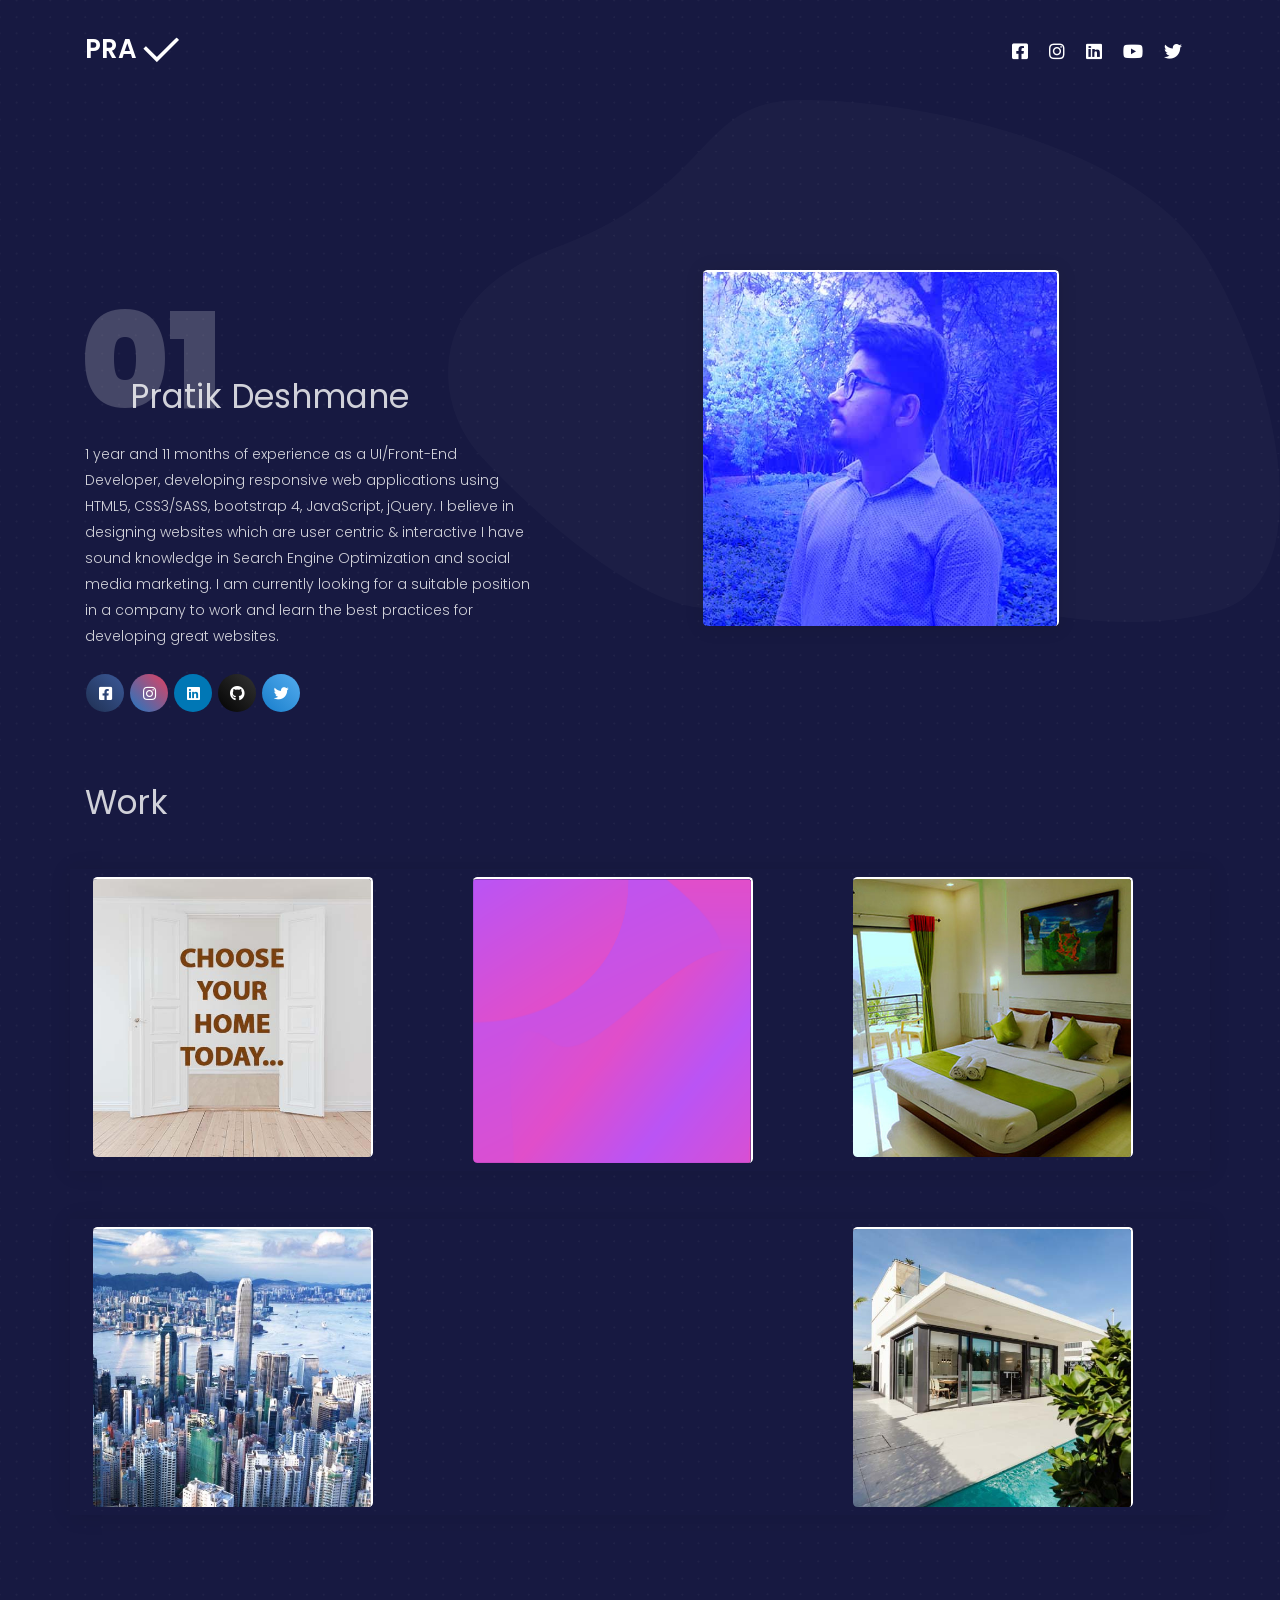
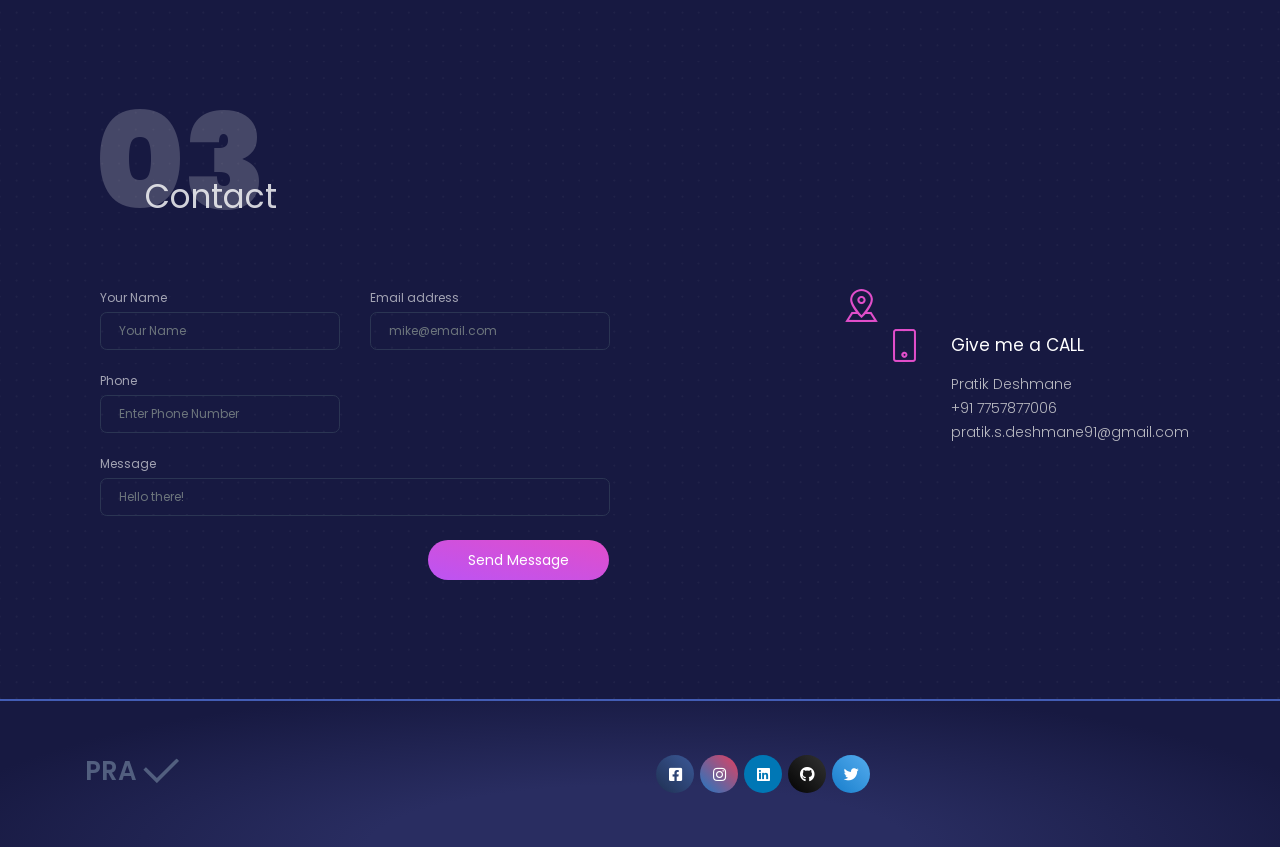
==== index.html @ 07e16189 "Update index.html" ====
<!DOCTYPE html>
<html lang="en">

<head>
  <meta charset="utf-8" />
  <meta name="viewport" content="width=device-width, initial-scale=1, shrink-to-fit=no">
  <link rel="apple-touch-icon" sizes="76x76" href="./assets/img/apple-icon.png">
  <link rel="icon" type="image/png" href="./assets/img/favicon.png">
  <title>
    Pratik Deshmane
  </title>
  <!--     Fonts and icons     -->
  <link href="https://fonts.googleapis.com/css?family=Poppins:200,300,400,600,700,800" rel="stylesheet" />
  <link href="https://use.fontawesome.com/releases/v5.0.6/css/all.css" rel="stylesheet">
  <!-- Nucleo Icons -->
  <link href="./assets/css/nucleo-icons.css" rel="stylesheet" />
  <!-- CSS Files -->
  <link href="./assets/css/blk-design-system.css?v=1.0.0" rel="stylesheet" />
  <link rel="stylesheet" type="text/css" href="./assets/css/style.css">
  <!-- CSS Just for demo purpose, don't include it in your project -->
  <link href="./assets/demo/demo.css" rel="stylesheet" />

<!-- Schema Markup -->
<script type="application/ld+json">
{
  "@context": "https://schema.org",
  "@type": "Person",
  "name": "Pratik Deshmane",
  "url": "https://pratik7006.github.io",
  "birthDate": "25 March 1995",
  "telephone":"7757877006",
  "email": "pratik.s.deshmane91@gmail.com",
  "jobTitle": "User Interface Developer",
  "image":"https://pratik7006.github.io/assets/img/Pratik%20Deshmane.jpg",
  "sameAs": [
    "https://www.facebook.com/pratik.deshmane2",
    "https://instagram.com/pratik_deshmane007",
    "https://www.linkedin.com/in/pratik-deshmane-25m395",
    "https://www.youtube.com/channel/UCKSaglBU7NVOfgul39siNog",
    "https://www.twitter.com/pratik7006",
    "https://github.com/Pratik7006",
    "https://pratikdeshmane7006.blogspot.com"
  ]
}
</script>
<!-- Schema Markup End -->
<meta name="msvalidate.01" content="924E0CCBB976D7D7551F58FAAAE30FB3" />

<meta name="google-site-verification" content="f8Y5JYh2Ms07PH2rwck9EFtrGc22b2k3TBt7QG4qVjU" />
</head>

<body class="profile-page">
  <!-- Navbar -->
  <nav class="navbar navbar-expand-lg fixed-top navbar-transparent " color-on-scroll="100">
    <div class="container">
      <div class="navbar-translate">
        <a class="navbar-brand" href="https://demos.creative-tim.com/blk-design-system/index.html" rel="tooltip" title="Designed and Coded by Creative Tim" data-placement="bottom" target="_blank">
          <span class="display-4">PRA <i class="tim-icons icon-check-2 display-3"></i></span> 
        </a>
        <button class="navbar-toggler navbar-toggler" type="button" data-toggle="collapse" data-target="#navigation" aria-controls="navigation-index" aria-expanded="false" aria-label="Toggle navigation">
          <span class="navbar-toggler-bar bar1"></span>
          <span class="navbar-toggler-bar bar2"></span>
          <span class="navbar-toggler-bar bar3"></span>
        </button>
      </div>
      <div class="collapse navbar-collapse justify-content-end" id="navigation">
        <div class="navbar-collapse-header">
          <div class="row">
            <div class="col-6 collapse-brand">
              <a>
                PRATIK D.
              </a>
            </div>
            <div class="col-6 collapse-close text-right">
              <button type="button" class="navbar-toggler" data-toggle="collapse" data-target="#navigation" aria-controls="navigation-index" aria-expanded="false" aria-label="Toggle navigation">
                <i class="tim-icons icon-simple-remove"></i>
              </button>
            </div>
          </div>
        </div>
        <ul class="navbar-nav">
          <li class="nav-item p-0">
            <a class="nav-link" href="https://www.facebook.com/pratik.deshmane2" target="_blank">
              <i class="fab fa-facebook-square social"></i>
              <p class="d-lg-none d-xl-none">Facebook</p>
            </a>
          </li>
          <li class="nav-item p-0">
            <a class="nav-link"  href="https://www.instagram.com/pratik_deshmane007" target="_blank">
              <i class="fab fa-instagram social"></i>
              <p class="d-lg-none d-xl-none">Instagram</p>
            </a>
          </li>
          <li class="nav-item p-0">
            <a class="nav-link" href="https://www.linkedin.com/in/pratik-deshmane-25m395/" target="_blank">
              <i class="fab fa-linkedin social"></i>
              <p class="d-lg-none d-xl-none">LinkedIn</p>
            </a>
          </li>
          <li class="nav-item p-0">
            <a class="nav-link" href="https://www.youtube.com/channel/UCKSaglBU7NVOfgul39siNog" target="_blank">
              <i class="fab fa-youtube social"></i>
              <p class="d-lg-none d-xl-none">Youtube</p>
            </a>
          </li>
          <li class="nav-item p-0">
            <a class="nav-link" ref="https://www.twitter.com/pratik7006" target="_blank">
              <i class="fab fa-twitter social"></i>
              <p class="d-lg-none d-xl-none">Twitter</p>
            </a>
          </li>
        </ul>
      </div>
    </div>
  </nav>
  <!-- End Navbar -->
  <div class="wrapper">
    <div class="page-header">
      <img src="./assets/img/dots.png" class="dots">
      <img src="./assets/img/path4.png" class="path">
      <div class="container align-items-center">
        <div class="row">
          <div class="col-lg-6 col-md-6">
            <h1 class="profile-title text-left">Pratik Deshmane</h1>
            <h5 class="text-on-back">01</h5>
            <p class="profile-description">1 year and 11 months of experience as a UI/Front-End Developer, developing responsive web applications using HTML5, CSS3/SASS, bootstrap 4, JavaScript, jQuery. I believe in designing websites which are user centric & interactive I have sound knowledge in Search Engine Optimization and social media marketing.  I am currently looking for a suitable position in a company to work and learn the best practices for developing great websites.</p>
            <div class="btn-wrapper profile pt-3">
              
              <a target="_blank" href="https://www.facebook.com/pratik.deshmane2" class="btn btn-icon btn-facebook btn-round" data-toggle="tooltip" data-original-title="Connect with me">
                <i class="fab fa-facebook-square"></i>
              </a>
              <a target="_blank" href="https://www.instagram.com/pratik_deshmane007" class="btn btn-icon btn-instagram  btn-round" data-toggle="tooltip" data-original-title="Follow Me">
                <i class="fab fa-instagram"></i>
              </a>
              <a target="_blank" href="https://www.linkedin.com/in/pratik-deshmane-25m395/" class="btn btn-icon btn-linkedin  btn-round" data-toggle="tooltip" data-original-title="Connect with me">
                <i class="fab fa-linkedin"></i>
              </a>
              <a target="_blank" href="https://github.com/Pratik7006" class="btn btn-icon btn-github btn-round" data-toggle="tooltip" data-original-title="Follow me">
                <i class="fab fa-github"></i>
              </a>
              <a target="_blank" href="https://www.twitter.com/pratik7006" class="btn btn-icon btn-twitter btn-round" data-toggle="tooltip" data-original-title="Follow me">
                <i class="fab fa-twitter"></i>
              </a>
            </div>
          </div>
          <div class="col-lg-5 col-md-6 ml-auto mr-auto">
            <img src="./assets/img/pratik.jpg" class="profile-image shadow">
          </div>
        </div>
      </div>
    </div>
    <div class="section">
      <div class="container">
        <div class="row">
          <div class="col-md-12">
            <h1 class="work align-items-center">Work</h1>
          </div>
        </div>
        <div class="row justify-content-between mt-5 shadow">
         <div class="col-md-4">
           <a href="kumar_properties/index.html"><img src="./assets/img/kumar_properties.jpg" class="profile-image m-2"></a>
         </div>
         <div class="col-md-4">
           <a href="background_generator/index.html"><img src="./assets/img/square-purple-1.png" class="profile-image m-2"></a>
         </div>
         <div class="col-md-4">
           <a href="hotel_downtown/index.html"><img src="./assets/img/downtown.jpg" class="profile-image m-2"></a>
         </div>
        </div>
        <div class="row justify-content-between mt-5 shadow">
         <div class="col-md-4">
           <a href="mystic/index.html"><img src="./assets/img/mega_mystic.jpg" class="profile-image m-2"></a>
         </div>
         <div class="col-md-4">
           <a href="Premium_homes/index.html"><img src="./assets/img/premium.jpg" class="profile-image m-2"></a>
         </div>
         <!-- <div class="col-md-4">
           <img src="./assets/img/james.jpg" class="profile-image m-2">
         </div> -->
        </div>
      </div>
    </div>
    <section class="section">
      <div class="container">
        <div class="row">
          <div class="col-md-6">
            <div class="card card-plain">
              <div class="card-header">
                <h1 class="profile-title text-left">Contact</h1>
                <h5 class="text-on-back">03</h5>
              </div>
              <div class="card-body">
                <form>
                  <div class="row">
                    <div class="col-md-6">
                      <div class="form-group">
                        <label>Your Name</label>
                        <input type="text" class="form-control" placeholder="Your Name">
                      </div>
                    </div>
                    <div class="col-md-6">
                      <div class="form-group">
                        <label>Email address</label>
                        <input type="email" class="form-control" placeholder="mike@email.com">
                      </div>
                    </div>
                  </div>
                  <div class="row">
                    <div class="col-md-6">
                      <div class="form-group">
                        <label>Phone</label>
                        <input type="text" class="form-control" placeholder="Enter Phone Number">
                      </div>
                    </div>
                  </div>
                  <div class="row">
                    <div class="col-md-12">
                      <div class="form-group">
                        <label>Message</label>
                        <input type="text" class="form-control" placeholder="Hello there!">
                      </div>
                    </div>
                  </div>
                  <button type="submit" class="btn btn-primary btn-round float-right" rel="tooltip" data-original-title="Can't wait for your message" data-placement="right">Send Message</button>
                </form>
              </div>
            </div>
          </div>
          <div class="col-md-4 ml-auto">
            <div class="info info-horizontal">
              <div class="icon icon-primary">
                <i class="tim-icons icon-square-pin"></i>
              </div>
              <!-- <div class="description">
                <h4 class="info-title">Find us at the office</h4>
                <p> Bld Mihail Kogalniceanu, nr. 8,
                  <br> 7652 Bucharest,
                  <br> Romania
                </p>
              </div> -->
            </div>
            <div class="info info-horizontal">
              <div class="icon icon-primary">
                <i class="tim-icons icon-mobile"></i>
              </div>
              <div class="description">
                <h4 class="info-title">Give me a CALL</h4>
                <p> Pratik Deshmane
                  <br> +91 7757877006
                  <br> pratik.s.deshmane91@gmail.com
                </p>
              </div>
            </div>
          </div>
        </div>
      </div>
    </section>
    <footer class="footer">
      <div class="container">
        <div class="row">
          <div class="col-md-6 ">
           <span class="display-4">PRA <i class="tim-icons icon-check-2 display-3"></i></span> 
          </div>
          <div class="col-md-6 ">
            <div class="btn-wrapper profile float-center ">
              
              <a target="_blank" href="https://www.facebook.com/pratik.deshmane2" class="btn btn-icon btn-facebook btn-round" data-toggle="tooltip" data-original-title="Connect with me">
                <i class="fab fa-facebook-square"></i>
              </a>
              <a target="_blank" href="https://www.instagram.com/pratik_deshmane007" class="btn btn-icon btn-instagram  btn-round" data-toggle="tooltip" data-original-title="Follow Me">
                <i class="fab fa-instagram"></i>
              </a>
              <a target="_blank" href="https://www.linkedin.com/in/pratik-deshmane-25m395/" class="btn btn-icon btn-linkedin  btn-round" data-toggle="tooltip" data-original-title="Connect with me">
                <i class="fab fa-linkedin"></i>
              </a>
              <a target="_blank" href="https://github.com/Pratik7006" class="btn btn-icon btn-github btn-round" data-toggle="tooltip" data-original-title="Follow me">
                <i class="fab fa-github"></i>
              </a>
              <a target="_blank" href="https://www.twitter.com/pratik7006" class="btn btn-icon btn-twitter btn-round" data-toggle="tooltip" data-original-title="Follow me">
                <i class="fab fa-twitter"></i>
              </a>
            </div>
          </div>
        </div>
      </div>
    </footer>
  </div>
  <!--   Core JS Files   -->
  <script src="./assets/js/core/jquery.min.js" type="text/javascript"></script>
  <script src="./assets/js/core/popper.min.js" type="text/javascript"></script>
  <script src="./assets/js/core/bootstrap.min.js" type="text/javascript"></script>
  <script src="./assets/js/plugins/perfect-scrollbar.jquery.min.js"></script>
  <!--  Plugin for Switches, full documentation here: http://www.jque.re/plugins/version3/bootstrap.switch/ -->
  <script src="./assets/js/plugins/bootstrap-switch.js"></script>
  <!--  Plugin for the Sliders, full documentation here: http://refreshless.com/nouislider/ -->
  <script src="./assets/js/plugins/nouislider.min.js" type="text/javascript"></script>
  <!-- Chart JS -->
  <script src="./assets/js/plugins/chartjs.min.js"></script>
  <!--  Plugin for the DatePicker, full documentation here: https://github.com/uxsolutions/bootstrap-datepicker -->
  <script src="./assets/js/plugins/moment.min.js"></script>
  <script src="./assets/js/plugins/bootstrap-datetimepicker.js" type="text/javascript"></script>
  <!-- Black Dashboard DEMO methods, don't include it in your project! -->
  <script src="./assets/demo/demo.js"></script>
  <!-- Control Center for Black UI Kit: parallax effects, scripts for the example pages etc -->
  <script src="./assets/js/blk-design-system.min.js?v=1.0.0" type="text/javascript"></script>
</body>

</html>
---- assets/css/nucleo-icons.css ----
/* --------------------------------

Nucleo Outline Web Font - nucleoapp.com/
License - nucleoapp.com/license/
Created using IcoMoon - icomoon.io

-------------------------------- */

@font-face {
  font-family: 'Nucleo';
  src: url('../fonts/nucleo.eot');
  src: url('../fonts/nucleo.eot') format('embedded-opentype'), url('../fonts/nucleo.woff2') format('woff2'), url('../fonts/nucleo.woff') format('woff'), url('../fonts/nucleo.ttf') format('truetype'), url('../fonts/nucleo.svg') format('svg');
  font-weight: normal;
  font-style: normal;
}

/*------------------------
	base class definition
-------------------------*/

.tim-icons {
  display: inline-block;
  font: normal normal normal 1em/1 'Nucleo';
  vertical-align: middle;
  speak: none;
  text-transform: none;
  /* Better Font Rendering */
  -webkit-font-smoothing: antialiased;
  -moz-osx-font-smoothing: grayscale;
}

.font-icon-detail {
  text-align: center;
  padding: 45px 0 30px;
  border: 1px solid #e44cc4;
  border-radius: .1875rem;
  margin: 15px 0;
  min-height: 168px;
}

.font-icon-detail i {
  color: #FFFFFF;
  font-size: 1.5em;
}

.font-icon-detail p {
  color: #e44cc4 !important;
  margin-top: 30px;
  padding: 0 10px;
  font-size: .7142em;
}

/*------------------------
  change icon size
-------------------------*/

.tim-icons-sm {
  font-size: 0.8em;
}

.tim-icons-lg {
  font-size: 1.2em;
}

/* absolute units */

.tim-icons-16 {
  font-size: 16px;
}

.tim-icons-32 {
  font-size: 32px;
}

/*----------------------------------
  add a square/circle background
-----------------------------------*/

.tim-icons-bg-square,
.tim-icons-bg-circle {
  padding: 0.35em;
}

.tim-icons-bg-circle {
  border-radius: 50%;
}

/*------------------------
  list icons
-------------------------*/

/*------------------------
  spinning icons
-------------------------*/

.tim-icons-is-spinning {
  -webkit-animation: tim-icons-spin 2s infinite linear;
  -moz-animation: tim-icons-spin 2s infinite linear;
  animation: tim-icons-spin 2s infinite linear;
}

@-webkit-keyframes tim-icons-spin {
  0% {
    -webkit-transform: rotate(0deg);
  }
  100% {
    -webkit-transform: rotate(360deg);
  }
}

@-moz-keyframes tim-icons-spin {
  0% {
    -moz-transform: rotate(0deg);
  }
  100% {
    -moz-transform: rotate(360deg);
  }
}

@keyframes tim-icons-spin {
  0% {
    -webkit-transform: rotate(0deg);
    -moz-transform: rotate(0deg);
    -ms-transform: rotate(0deg);
    -o-transform: rotate(0deg);
    transform: rotate(0deg);
  }
  100% {
    -webkit-transform: rotate(360deg);
    -moz-transform: rotate(360deg);
    -ms-transform: rotate(360deg);
    -o-transform: rotate(360deg);
    transform: rotate(360deg);
  }
}

/*------------------------
  rotated/flipped icons
-------------------------*/

/*------------------------
	icons
-------------------------*/

.icon-alert-circle-exc::before {
  content: "\ea02";
}

.icon-align-center::before {
  content: "\ea03";
}

.icon-align-left-2::before {
  content: "\ea04";
}

.icon-app::before {
  content: "\ea05";
}

.icon-atom::before {
  content: "\ea06";
}

.icon-attach-87::before {
  content: "\ea07";
}

.icon-badge::before {
  content: "\ea08";
}

.icon-bag-16::before {
  content: "\ea09";
}

.icon-bank::before {
  content: "\ea0a";
}

.icon-basket-simple::before {
  content: "\ea0b";
}

.icon-bell-55::before {
  content: "\ea0c";
}

.icon-bold::before {
  content: "\ea0d";
}

.icon-book-bookmark::before {
  content: "\ea0e";
}

.icon-bulb-63::before {
  content: "\ea0f";
}

.icon-bullet-list-67::before {
  content: "\ea10";
}

.icon-bus-front-12::before {
  content: "\ea11";
}

.icon-button-pause::before {
  content: "\ea12";
}

.icon-button-power::before {
  content: "\ea13";
}

.icon-calendar-60::before {
  content: "\ea14";
}

.icon-camera-18::before {
  content: "\ea15";
}

.icon-caps-small::before {
  content: "\ea16";
}

.icon-cart::before {
  content: "\ea17";
}

.icon-chart-bar-32::before {
  content: "\ea18";
}

.icon-chart-pie-36::before {
  content: "\ea19";
}

.icon-chat-33::before {
  content: "\ea1a";
}

.icon-check-2::before {
  content: "\ea1b";
}

.icon-cloud-download-93::before {
  content: "\ea1c";
}

.icon-cloud-upload-94::before {
  content: "\ea1d";
}

.icon-coins::before {
  content: "\ea1e";
}

.icon-compass-05::before {
  content: "\ea1f";
}

.icon-controller::before {
  content: "\ea20";
}

.icon-credit-card::before {
  content: "\ea21";
}

.icon-delivery-fast::before {
  content: "\ea22";
}

.icon-double-left::before {
  content: "\ea23";
}

.icon-double-right::before {
  content: "\ea24";
}

.icon-email-85::before {
  content: "\ea25";
}

.icon-gift-2::before {
  content: "\ea26";
}

.icon-globe-2::before {
  content: "\ea27";
}

.icon-headphones::before {
  content: "\ea28";
}

.icon-heart-2::before {
  content: "\ea29";
}

.icon-html5::before {
  content: "\ea2a";
}

.icon-image-02::before {
  content: "\ea2b";
}

.icon-istanbul::before {
  content: "\ea2c";
}

.icon-key-25::before {
  content: "\ea2d";
}

.icon-laptop::before {
  content: "\ea2e";
}

.icon-light-3::before {
  content: "\ea2f";
}

.icon-link-72::before {
  content: "\ea30";
}

.icon-lock-circle::before {
  content: "\ea31";
}

.icon-map-big::before {
  content: "\ea32";
}

.icon-minimal-down::before {
  content: "\ea33";
}

.icon-minimal-left::before {
  content: "\ea34";
}

.icon-minimal-right::before {
  content: "\ea35";
}

.icon-minimal-up::before {
  content: "\ea36";
}

.icon-mobile::before {
  content: "\ea37";
}

.icon-molecule-40::before {
  content: "\ea38";
}

.icon-money-coins::before {
  content: "\ea39";
}

.icon-notes::before {
  content: "\ea3a";
}

.icon-palette::before {
  content: "\ea3b";
}

.icon-paper::before {
  content: "\ea3c";
}

.icon-pencil::before {
  content: "\ea3d";
}

.icon-pin::before {
  content: "\ea3e";
}

.icon-planet::before {
  content: "\ea3f";
}

.icon-puzzle-10::before {
  content: "\ea40";
}

.icon-satisfied::before {
  content: "\ea41";
}

.icon-scissors::before {
  content: "\ea42";
}

.icon-send::before {
  content: "\ea43";
}

.icon-settings-gear-63::before {
  content: "\ea44";
}

.icon-settings::before {
  content: "\ea45";
}

.icon-simple-add::before {
  content: "\ea46";
}

.icon-simple-delete::before {
  content: "\ea47";
}

.icon-simple-remove::before {
  content: "\ea48";
}

.icon-single-02::before {
  content: "\ea49";
}

.icon-single-copy-04::before {
  content: "\ea4a";
}

.icon-sound-wave::before {
  content: "\ea4b";
}

.icon-spaceship::before {
  content: "\ea4c";
}

.icon-square-pin::before {
  content: "\ea4d";
}

.icon-support-17::before {
  content: "\ea4e";
}

.icon-tablet-2::before {
  content: "\ea4f";
}

.icon-tag::before {
  content: "\ea50";
}

.icon-tap-02::before {
  content: "\ea51";
}

.icon-tie-bow::before {
  content: "\ea52";
}

.icon-time-alarm::before {
  content: "\ea53";
}

.icon-trash-simple::before {
  content: "\ea54";
}

.icon-triangle-right-17::before {
  content: "\ea55";
}

.icon-trophy::before {
  content: "\ea56";
}

.icon-tv-2::before {
  content: "\ea57";
}

.icon-upload::before {
  content: "\ea58";
}

.icon-user-run::before {
  content: "\ea59";
}

.icon-vector::before {
  content: "\ea5a";
}

.icon-video-66::before {
  content: "\ea5b";
}

.icon-volume-98::before {
  content: "\ea5c";
}

.icon-wallet-43::before {
  content: "\ea5d";
}

.icon-watch-time::before {
  content: "\ea5e";
}

.icon-wifi::before {
  content: "\ea5f";
}

.icon-world::before {
  content: "\ea60";
}

.icon-zoom-split::before {
  content: "\ea61";
}

.icon-refresh-01::before {
  content: "\ea62";
}

.icon-refresh-02::before {
  content: "\ea63";
}

.icon-shape-star::before {
  content: "\ea64";
}

.icon-components::before {
  content: "\ea65";
}
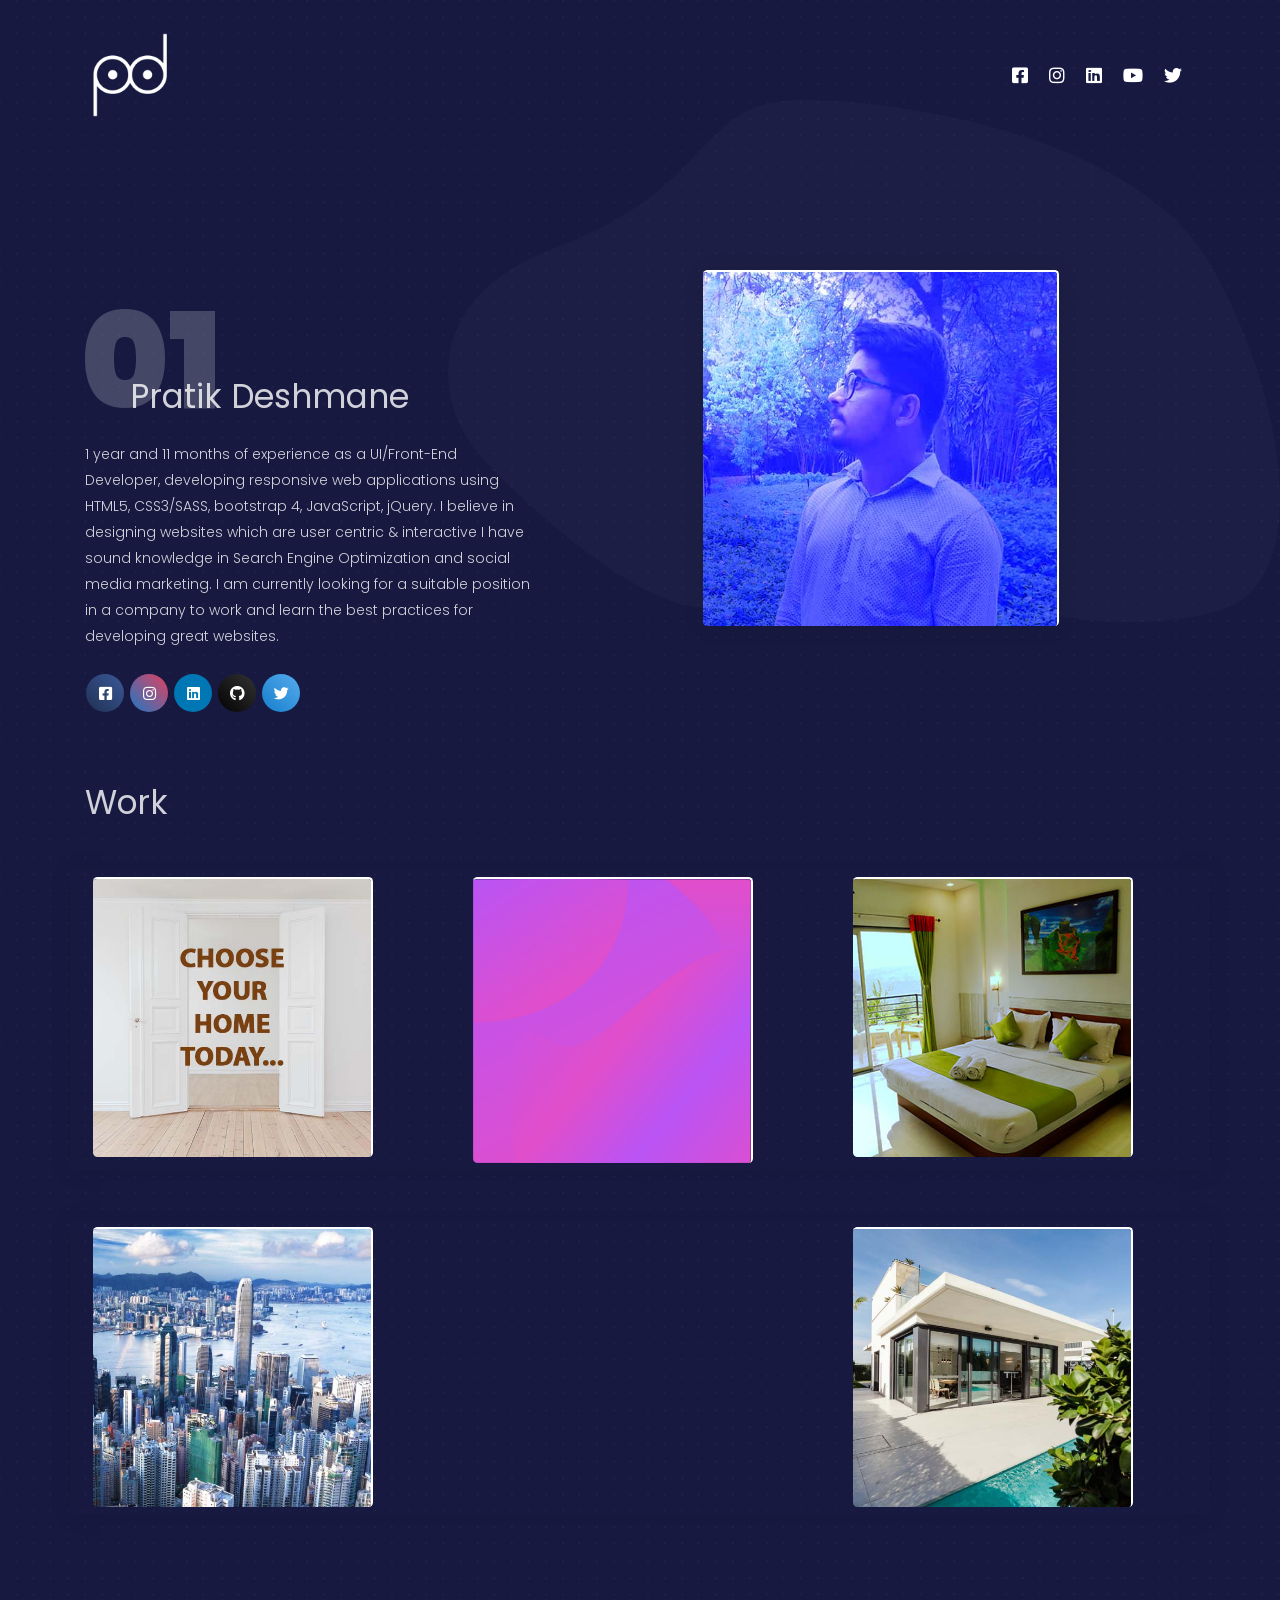
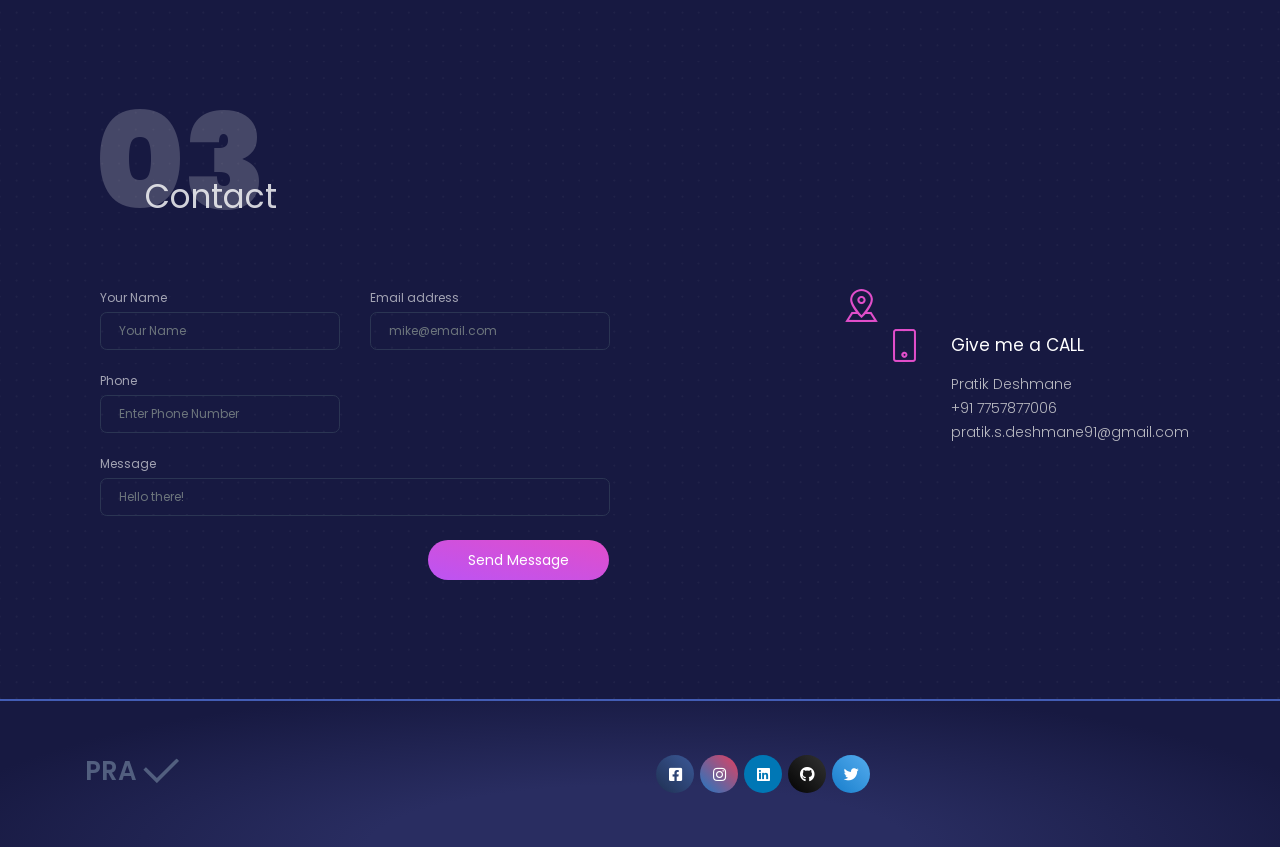
==== commit f54c41f1: "updated logo" ====
--- a/index.html
+++ b/index.html
@@ -54,8 +54,8 @@
   <nav class="navbar navbar-expand-lg fixed-top navbar-transparent " color-on-scroll="100">
     <div class="container">
       <div class="navbar-translate">
-        <a class="navbar-brand" href="https://demos.creative-tim.com/blk-design-system/index.html" rel="tooltip" title="Designed and Coded by Creative Tim" data-placement="bottom" target="_blank">
-          <span class="display-4">PRA <i class="tim-icons icon-check-2 display-3"></i></span> 
+        <a class="navbar-brand" href="https://pratik7006.github.io" title="Pratik Deshmane" data-placement="bottom" target="_blank">
+          <img src="./assets/img/pratik_deshmane_logo.png" class="logo">
         </a>
         <button class="navbar-toggler navbar-toggler" type="button" data-toggle="collapse" data-target="#navigation" aria-controls="navigation-index" aria-expanded="false" aria-label="Toggle navigation">
           <span class="navbar-toggler-bar bar1"></span>
--- a/assets/css/style.css
+++ b/assets/css/style.css
@@ -30,4 +30,7 @@
 }
 .work{
 	margin: 0 auto;
+}
+.logo{
+	width: 10%;
 }
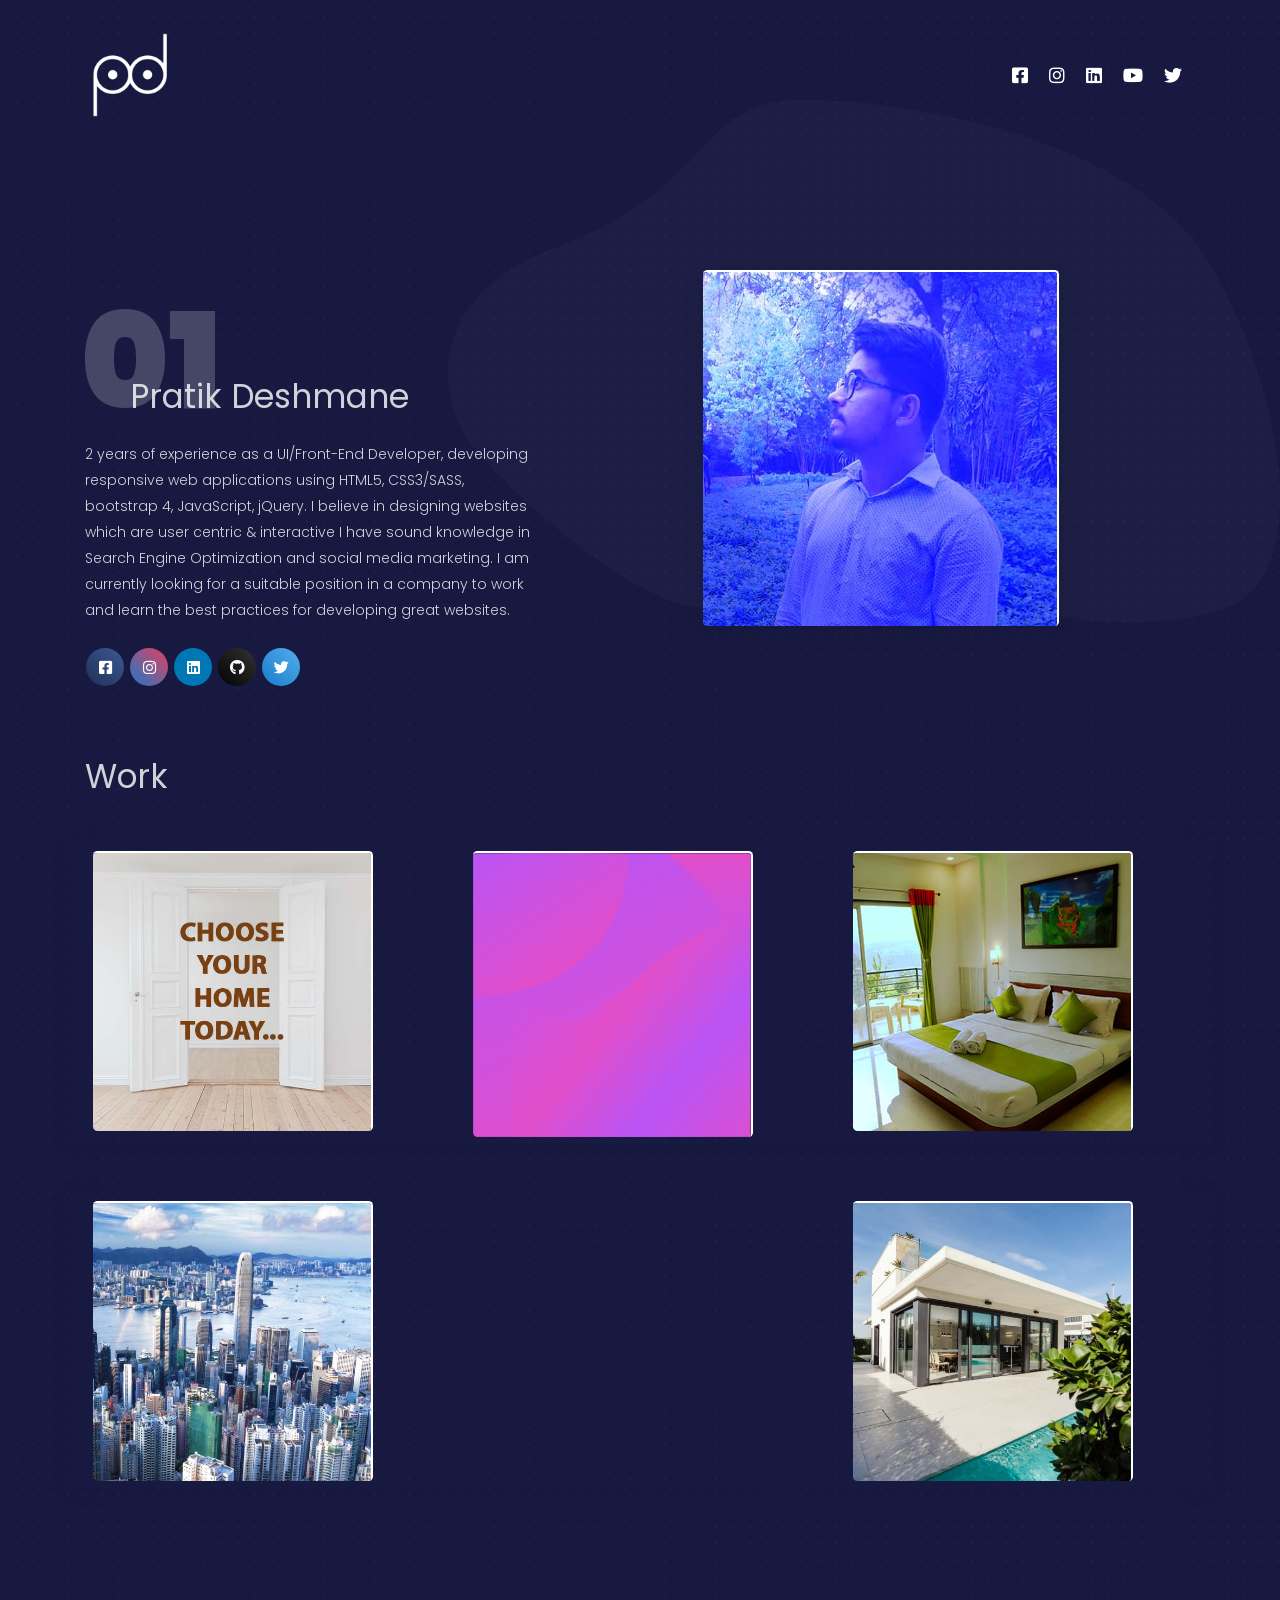
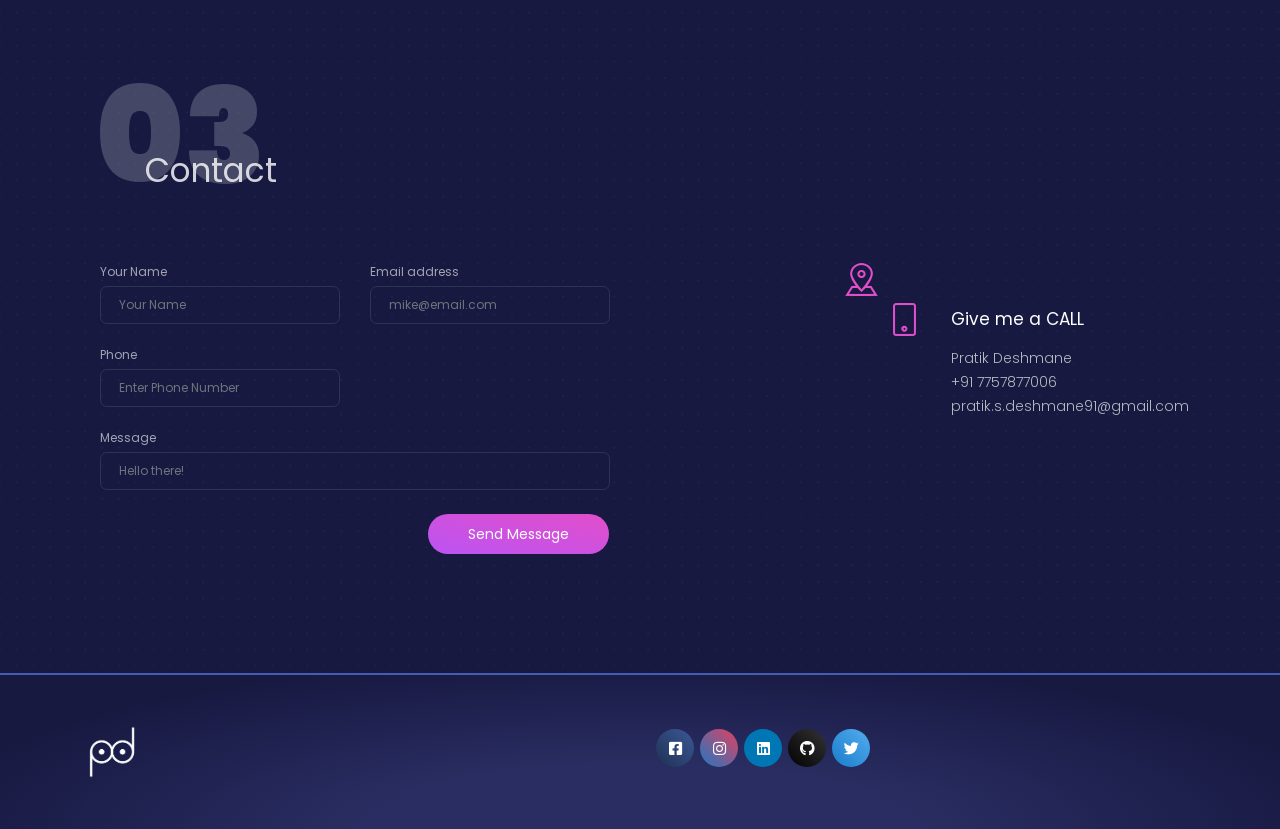
==== commit bfcf4d40: "Update index.html" ====
--- a/index.html
+++ b/index.html
@@ -123,7 +123,7 @@
           <div class="col-lg-6 col-md-6">
             <h1 class="profile-title text-left">Pratik Deshmane</h1>
             <h5 class="text-on-back">01</h5>
-            <p class="profile-description">1 year and 11 months of experience as a UI/Front-End Developer, developing responsive web applications using HTML5, CSS3/SASS, bootstrap 4, JavaScript, jQuery. I believe in designing websites which are user centric & interactive I have sound knowledge in Search Engine Optimization and social media marketing.  I am currently looking for a suitable position in a company to work and learn the best practices for developing great websites.</p>
+            <p class="profile-description">2 years of experience as a UI/Front-End Developer, developing responsive web applications using HTML5, CSS3/SASS, bootstrap 4, JavaScript, jQuery. I believe in designing websites which are user centric & interactive I have sound knowledge in Search Engine Optimization and social media marketing.  I am currently looking for a suitable position in a company to work and learn the best practices for developing great websites.</p>
             <div class="btn-wrapper profile pt-3">
               
               <a target="_blank" href="https://www.facebook.com/pratik.deshmane2" class="btn btn-icon btn-facebook btn-round" data-toggle="tooltip" data-original-title="Connect with me">
@@ -259,7 +259,7 @@
       <div class="container">
         <div class="row">
           <div class="col-md-6 ">
-           <span class="display-4">PRA <i class="tim-icons icon-check-2 display-3"></i></span> 
+           <img src="./assets/img/pratik_deshmane_logo.png" class="logo">
           </div>
           <div class="col-md-6 ">
             <div class="btn-wrapper profile float-center ">
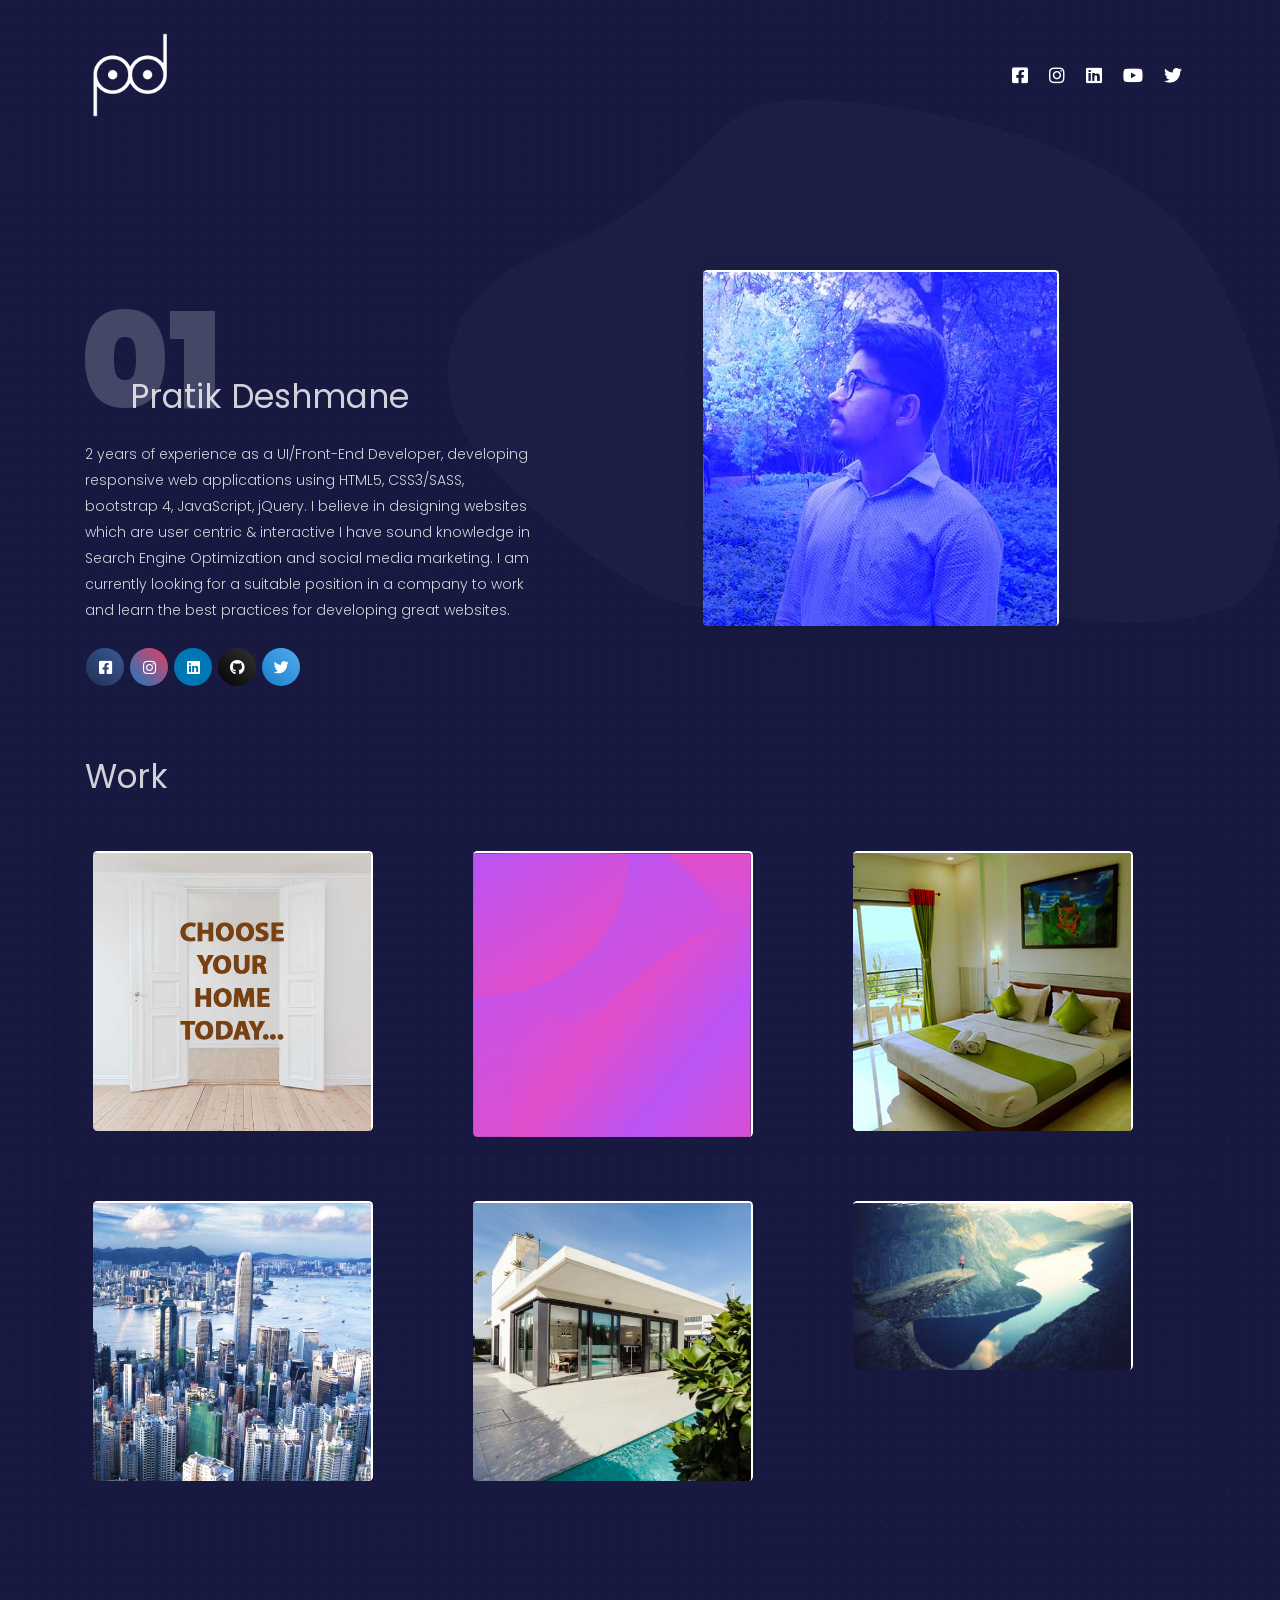
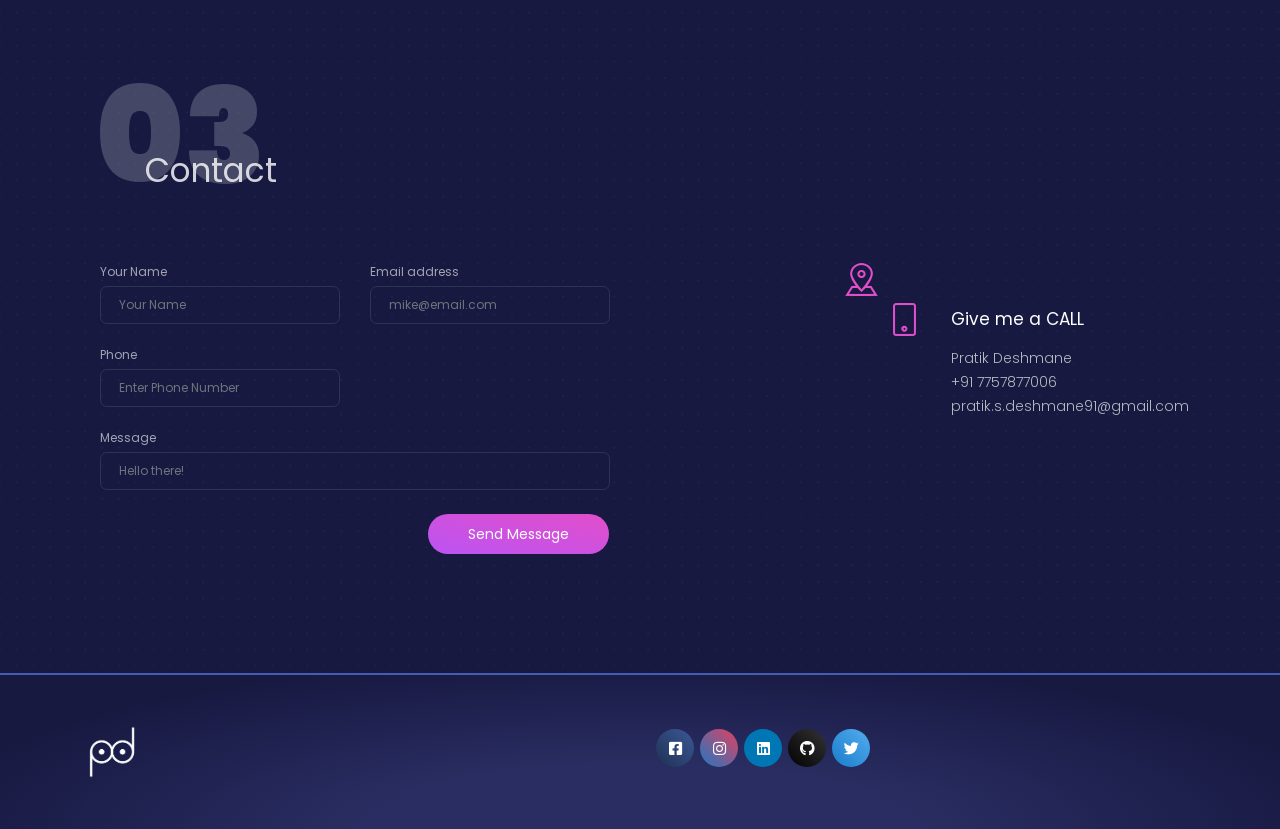
==== commit dc9cb047: "Natours project" ====
--- a/index.html
+++ b/index.html
@@ -174,9 +174,9 @@
          <div class="col-md-4">
            <a href="Premium_homes/index.html"><img src="./assets/img/premium.jpg" class="profile-image m-2"></a>
          </div>
-         <!-- <div class="col-md-4">
-           <img src="./assets/img/james.jpg" class="profile-image m-2">
-         </div> -->
+         <div class="col-md-4">
+           <a href="NATOURS/index.html"><img src="./assets/img/natours.jpg" class="profile-image m-2"></a>
+         </div>
         </div>
       </div>
     </div>
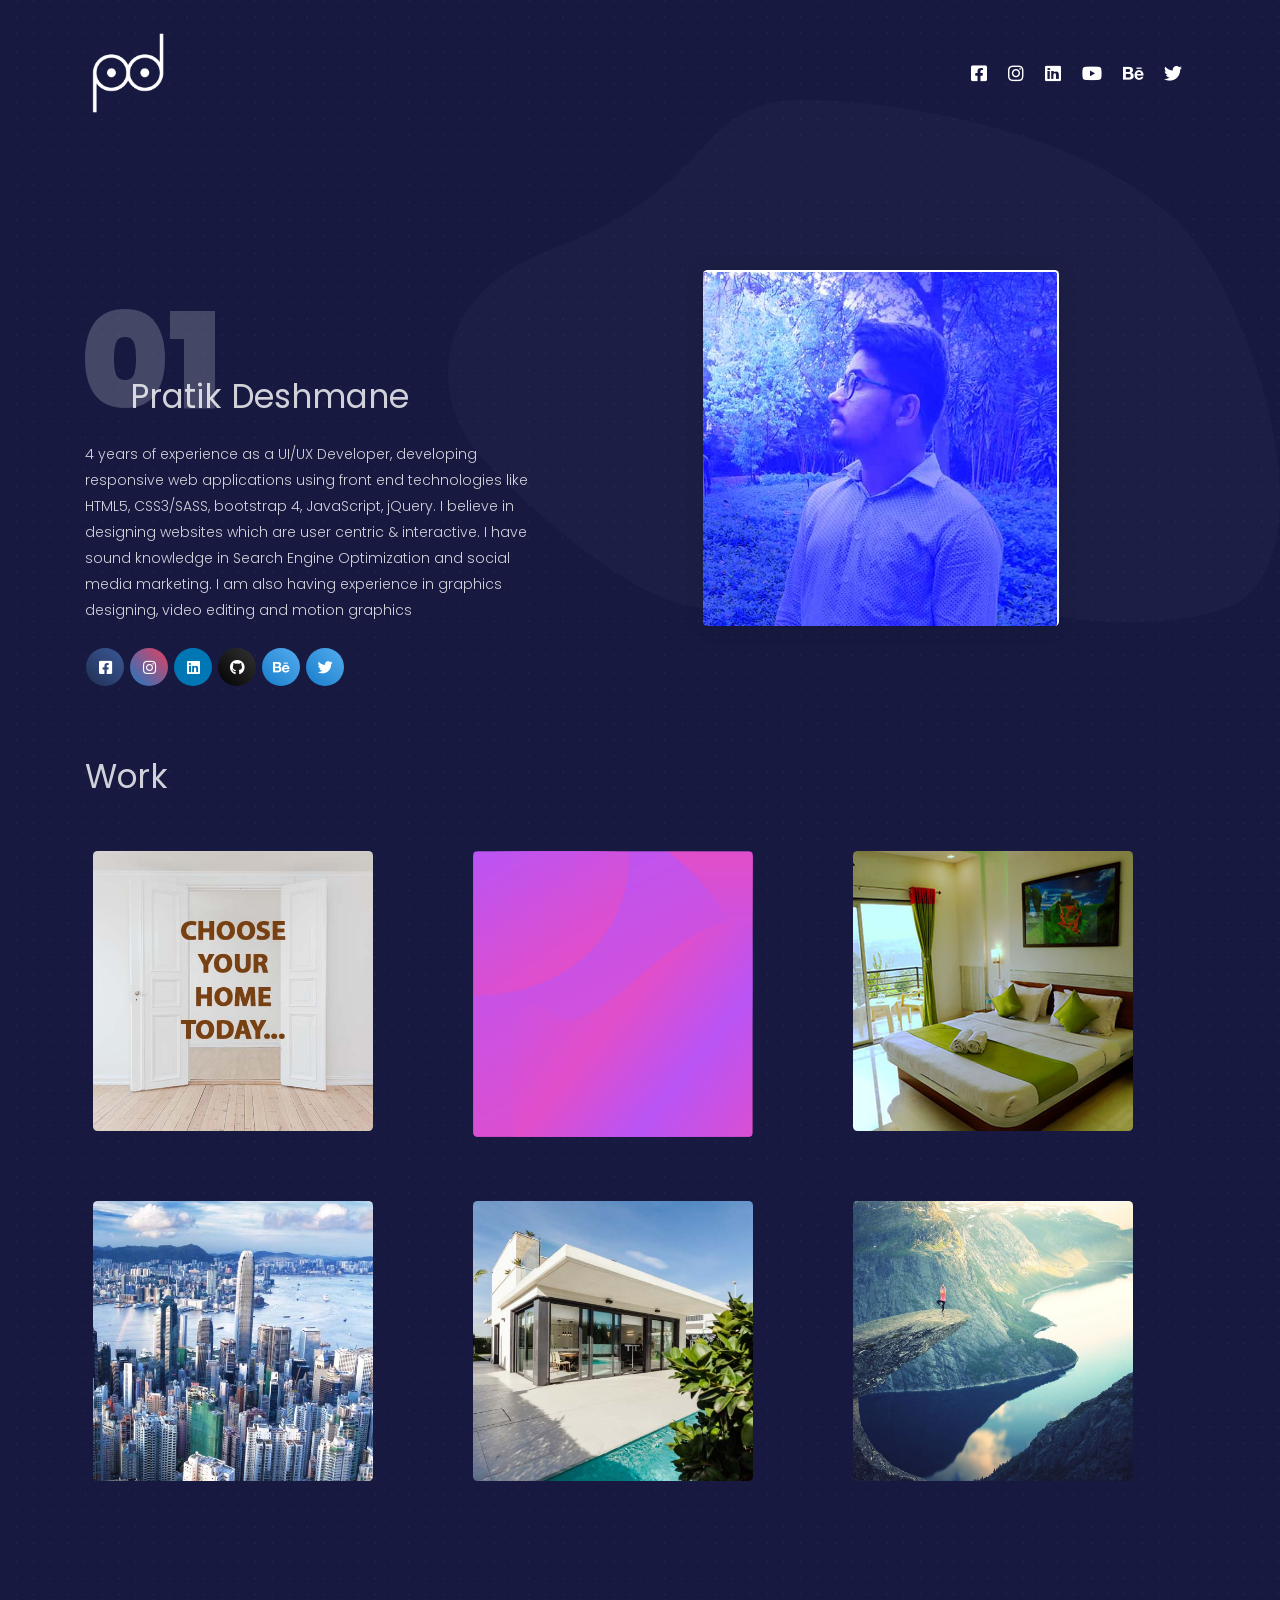
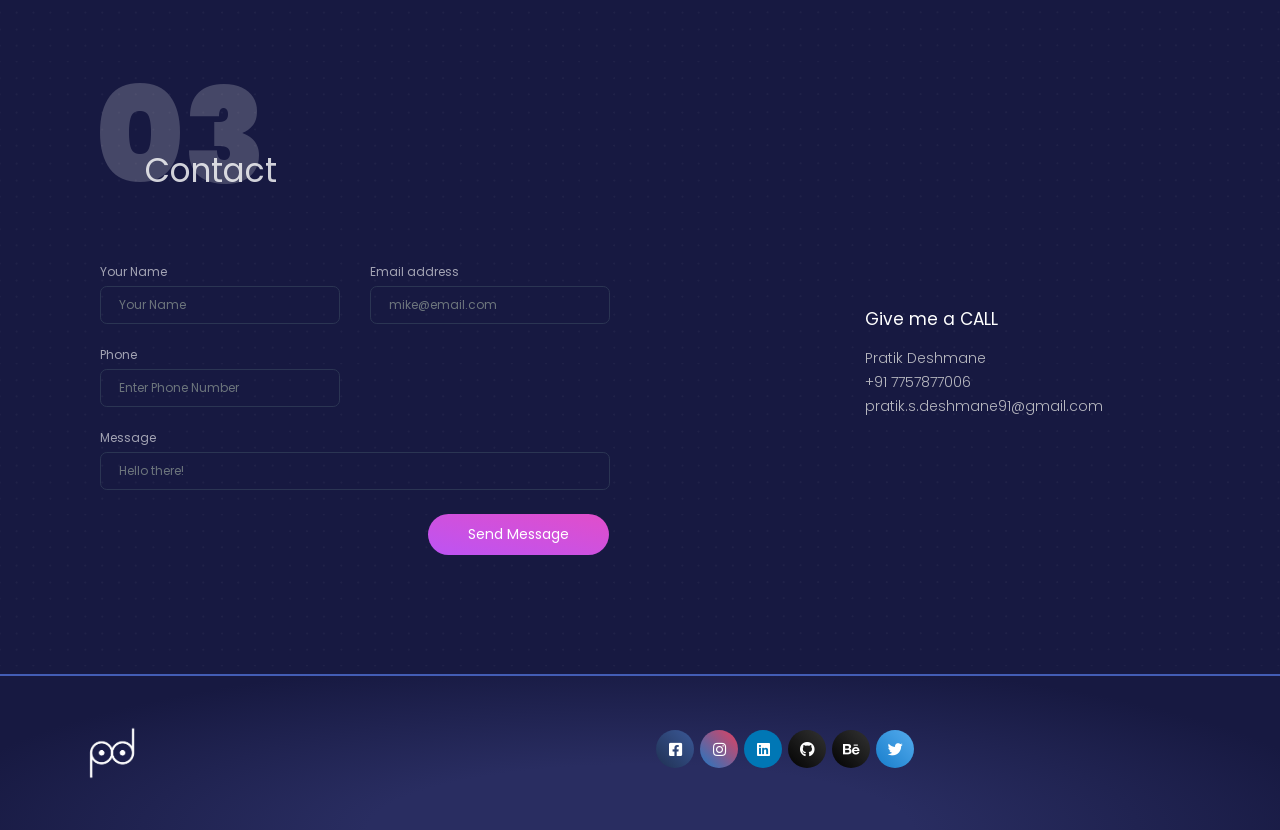
==== commit 68380d70: "changed animations in style.css" ====
--- a/index.html
+++ b/index.html
@@ -35,11 +35,12 @@
   "sameAs": [
     "https://www.facebook.com/pratik.deshmane2",
     "https://instagram.com/pratik_deshmane007",
-    "https://www.linkedin.com/in/pratik-deshmane-25m395",
+    "https://in.linkedin.com/in/pratik7006",
     "https://www.youtube.com/channel/UCKSaglBU7NVOfgul39siNog",
     "https://www.twitter.com/pratik7006",
     "https://github.com/Pratik7006",
     "https://pratikdeshmane7006.blogspot.com"
+    "https://www.behance.net/pratik7006"
   ]
 }
 </script>
@@ -92,7 +93,7 @@
             </a>
           </li>
           <li class="nav-item p-0">
-            <a class="nav-link" href="https://www.linkedin.com/in/pratik-deshmane-25m395/" target="_blank">
+            <a class="nav-link" href="https://in.linkedin.com/in/pratik7006" target="_blank">
               <i class="fab fa-linkedin social"></i>
               <p class="d-lg-none d-xl-none">LinkedIn</p>
             </a>
@@ -101,6 +102,12 @@
             <a class="nav-link" href="https://www.youtube.com/channel/UCKSaglBU7NVOfgul39siNog" target="_blank">
               <i class="fab fa-youtube social"></i>
               <p class="d-lg-none d-xl-none">Youtube</p>
+            </a>
+          </li>
+          <li class="nav-item p-0">
+            <a class="nav-link" ref="https://www.behance.net/pratik7006" target="_blank">
+              <i class="fab fa-behance social"></i>
+              <p class="d-lg-none d-xl-none">Twitter</p>
             </a>
           </li>
           <li class="nav-item p-0">
@@ -123,7 +130,11 @@
           <div class="col-lg-6 col-md-6">
             <h1 class="profile-title text-left">Pratik Deshmane</h1>
             <h5 class="text-on-back">01</h5>
-            <p class="profile-description">2 years of experience as a UI/Front-End Developer, developing responsive web applications using HTML5, CSS3/SASS, bootstrap 4, JavaScript, jQuery. I believe in designing websites which are user centric & interactive I have sound knowledge in Search Engine Optimization and social media marketing.  I am currently looking for a suitable position in a company to work and learn the best practices for developing great websites.</p>
+            <p class="profile-description">4 years of experience as a UI/UX Developer, developing responsive web applications 
+                                          using front end technologies like HTML5, CSS3/SASS, bootstrap 4, JavaScript, jQuery. 
+                                          I believe in designing websites which are user centric & interactive. 
+                                          I have sound knowledge in Search Engine Optimization and social media marketing. 
+                                          I am also having experience in graphics designing, video editing and motion graphics</p>
             <div class="btn-wrapper profile pt-3">
               
               <a target="_blank" href="https://www.facebook.com/pratik.deshmane2" class="btn btn-icon btn-facebook btn-round" data-toggle="tooltip" data-original-title="Connect with me">
@@ -137,6 +148,9 @@
               </a>
               <a target="_blank" href="https://github.com/Pratik7006" class="btn btn-icon btn-github btn-round" data-toggle="tooltip" data-original-title="Follow me">
                 <i class="fab fa-github"></i>
+              </a>
+              <a target="_blank" href="https://www.behance.net/pratik7006" class="btn btn-icon btn-twitter btn-round" data-toggle="tooltip" data-original-title="Follow me">
+                <i class="fab fa-behance"></i>
               </a>
               <a target="_blank" href="https://www.twitter.com/pratik7006" class="btn btn-icon btn-twitter btn-round" data-toggle="tooltip" data-original-title="Follow me">
                 <i class="fab fa-twitter"></i>
@@ -156,26 +170,26 @@
             <h1 class="work align-items-center">Work</h1>
           </div>
         </div>
-        <div class="row justify-content-between mt-5 shadow">
-         <div class="col-md-4">
-           <a href="kumar_properties/index.html"><img src="./assets/img/kumar_properties.jpg" class="profile-image m-2"></a>
-         </div>
-         <div class="col-md-4">
-           <a href="background_generator/index.html"><img src="./assets/img/square-purple-1.png" class="profile-image m-2"></a>
-         </div>
-         <div class="col-md-4">
-           <a href="hotel_downtown/index.html"><img src="./assets/img/downtown.jpg" class="profile-image m-2"></a>
-         </div>
-        </div>
-        <div class="row justify-content-between mt-5 shadow">
-         <div class="col-md-4">
-           <a href="mystic/index.html"><img src="./assets/img/mega_mystic.jpg" class="profile-image m-2"></a>
-         </div>
-         <div class="col-md-4">
-           <a href="Premium_homes/index.html"><img src="./assets/img/premium.jpg" class="profile-image m-2"></a>
-         </div>
-         <div class="col-md-4">
-           <a href="NATOURS/index.html"><img src="./assets/img/natours.jpg" class="profile-image m-2"></a>
+        <div class="row justify-content-between mt-5 ">
+         <div class="col-md-4">
+           <a href="kumar_properties/index.html"><img src="./assets/img/kumar_properties.jpg" class="project-image m-2"></a>
+         </div>
+         <div class="col-md-4">
+           <a href="background_generator/index.html"><img src="./assets/img/square-purple-1.png" class="project-image m-2"></a>
+         </div>
+         <div class="col-md-4">
+           <a href="hotel_downtown/index.html"><img src="./assets/img/downtown.jpg" class="project-image m-2"></a>
+         </div>
+        </div>
+        <div class="row justify-content-between mt-5 ">
+         <div class="col-md-4">
+           <a href="mystic/index.html"><img src="./assets/img/mega_mystic.jpg" class="project-image m-2"></a>
+         </div>
+         <div class="col-md-4">
+           <a href="Premium_homes/index.html"><img src="./assets/img/premium.jpg" class="project-image m-2"></a>
+         </div>
+         <div class="col-md-4">
+           <a href="NATOURS/index.html"><img src="./assets/img/natours.jpg" class="project-image m-2"></a>
          </div>
         </div>
       </div>
@@ -228,9 +242,9 @@
           </div>
           <div class="col-md-4 ml-auto">
             <div class="info info-horizontal">
-              <div class="icon icon-primary">
+              <!-- <div class="icon icon-primary">
                 <i class="tim-icons icon-square-pin"></i>
-              </div>
+              </div> -->
               <!-- <div class="description">
                 <h4 class="info-title">Find us at the office</h4>
                 <p> Bld Mihail Kogalniceanu, nr. 8,
@@ -240,9 +254,9 @@
               </div> -->
             </div>
             <div class="info info-horizontal">
-              <div class="icon icon-primary">
+              <!-- <div class="icon icon-primary">
                 <i class="tim-icons icon-mobile"></i>
-              </div>
+              </div> -->
               <div class="description">
                 <h4 class="info-title">Give me a CALL</h4>
                 <p> Pratik Deshmane
@@ -275,6 +289,9 @@
               </a>
               <a target="_blank" href="https://github.com/Pratik7006" class="btn btn-icon btn-github btn-round" data-toggle="tooltip" data-original-title="Follow me">
                 <i class="fab fa-github"></i>
+              </a>
+              <a target="_blank" href="https://www.behance.net/pratik7006" class="btn btn-icon btn-github btn-round" data-toggle="tooltip" data-original-title="Follow me">
+                <i class="fab fa-behance"></i>
               </a>
               <a target="_blank" href="https://www.twitter.com/pratik7006" class="btn btn-icon btn-twitter btn-round" data-toggle="tooltip" data-original-title="Follow me">
                 <i class="fab fa-twitter"></i>
--- a/assets/css/style.css
+++ b/assets/css/style.css
@@ -5,7 +5,9 @@
 	transition: 0.3s;
 }
 .social:hover{
-	font-size: 30px;
+	transform: scale(2.5);
+	cursor: pointer;
+	
 }
 
 .profile-image{
@@ -25,6 +27,15 @@
  border-radius: 50%;
 }
 
+.project-image{
+	transition: 0.3s;
+	width: 80%;
+}
+.project-image:hover{
+	transform: translate(-7px, -7px);
+	box-shadow: 10px 10px 20px #020530;
+}
+
 .page-header {
     min-height: 600px !important;
 }
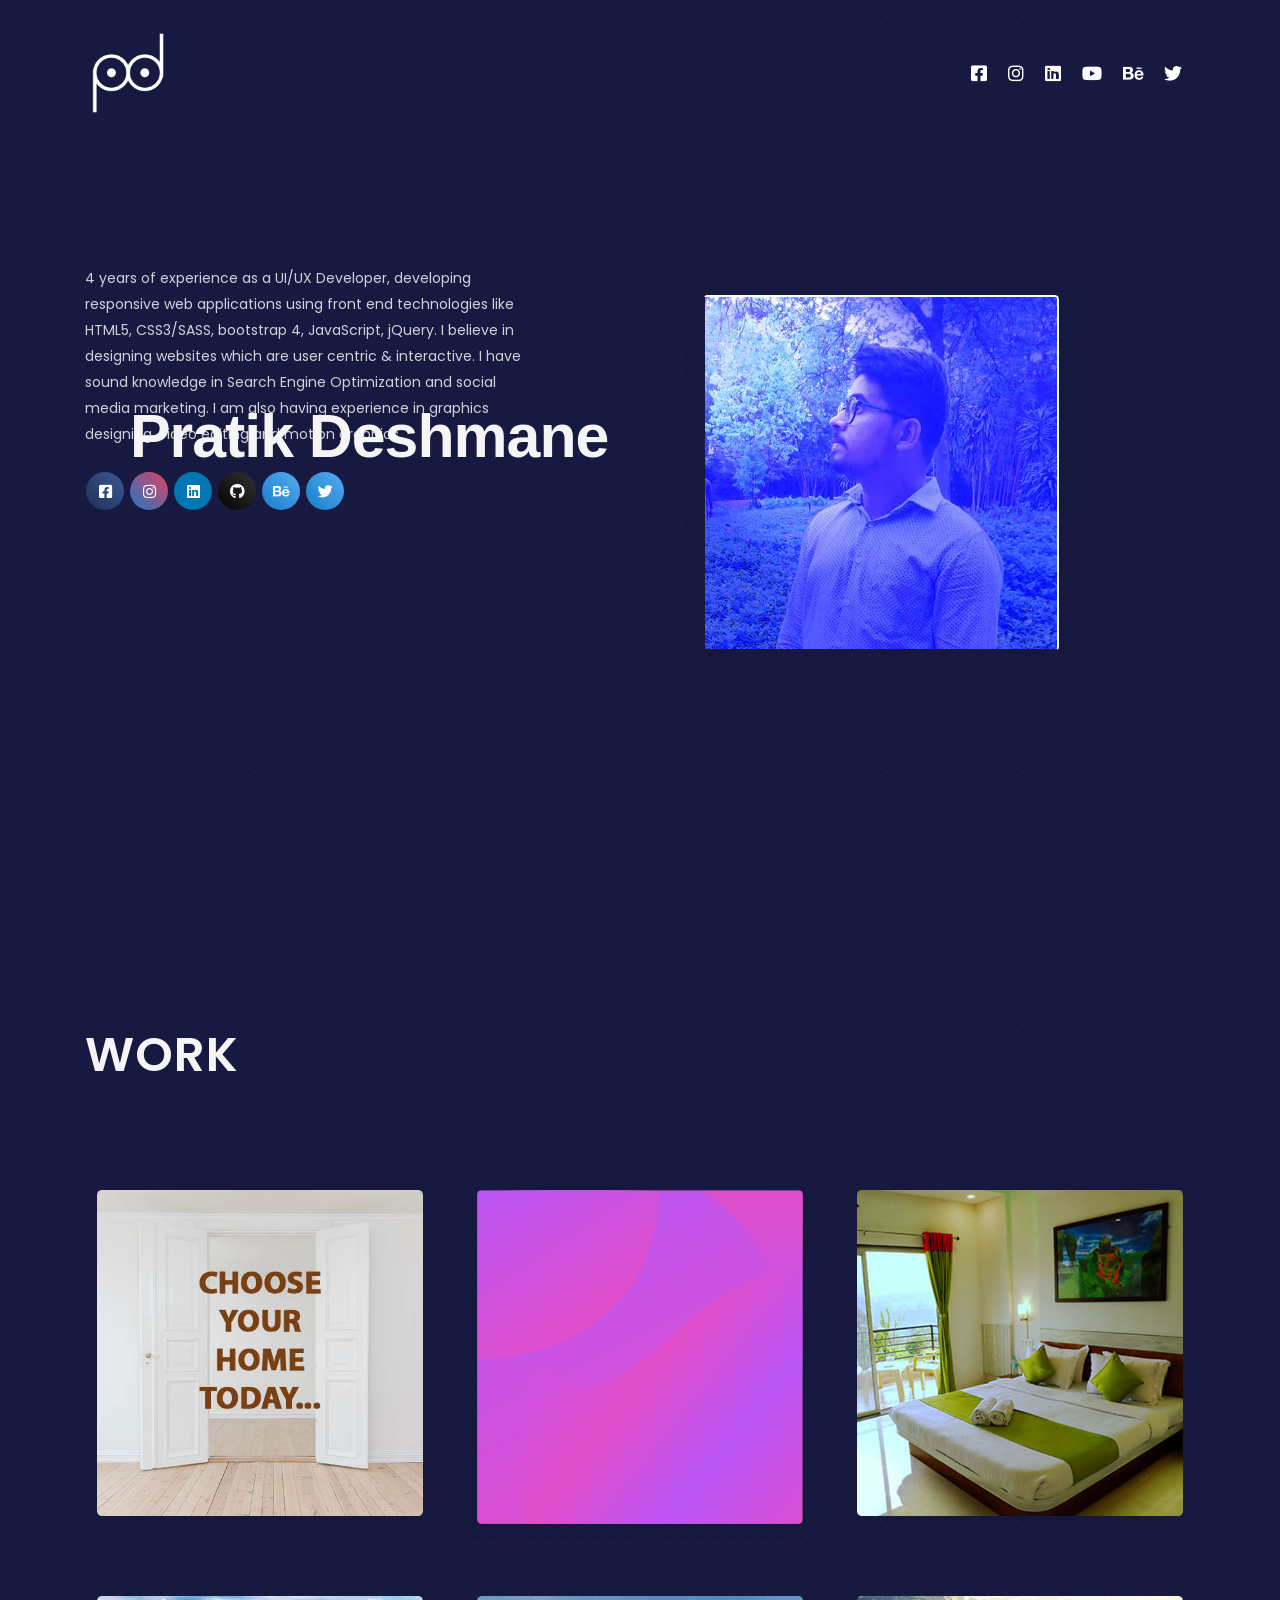
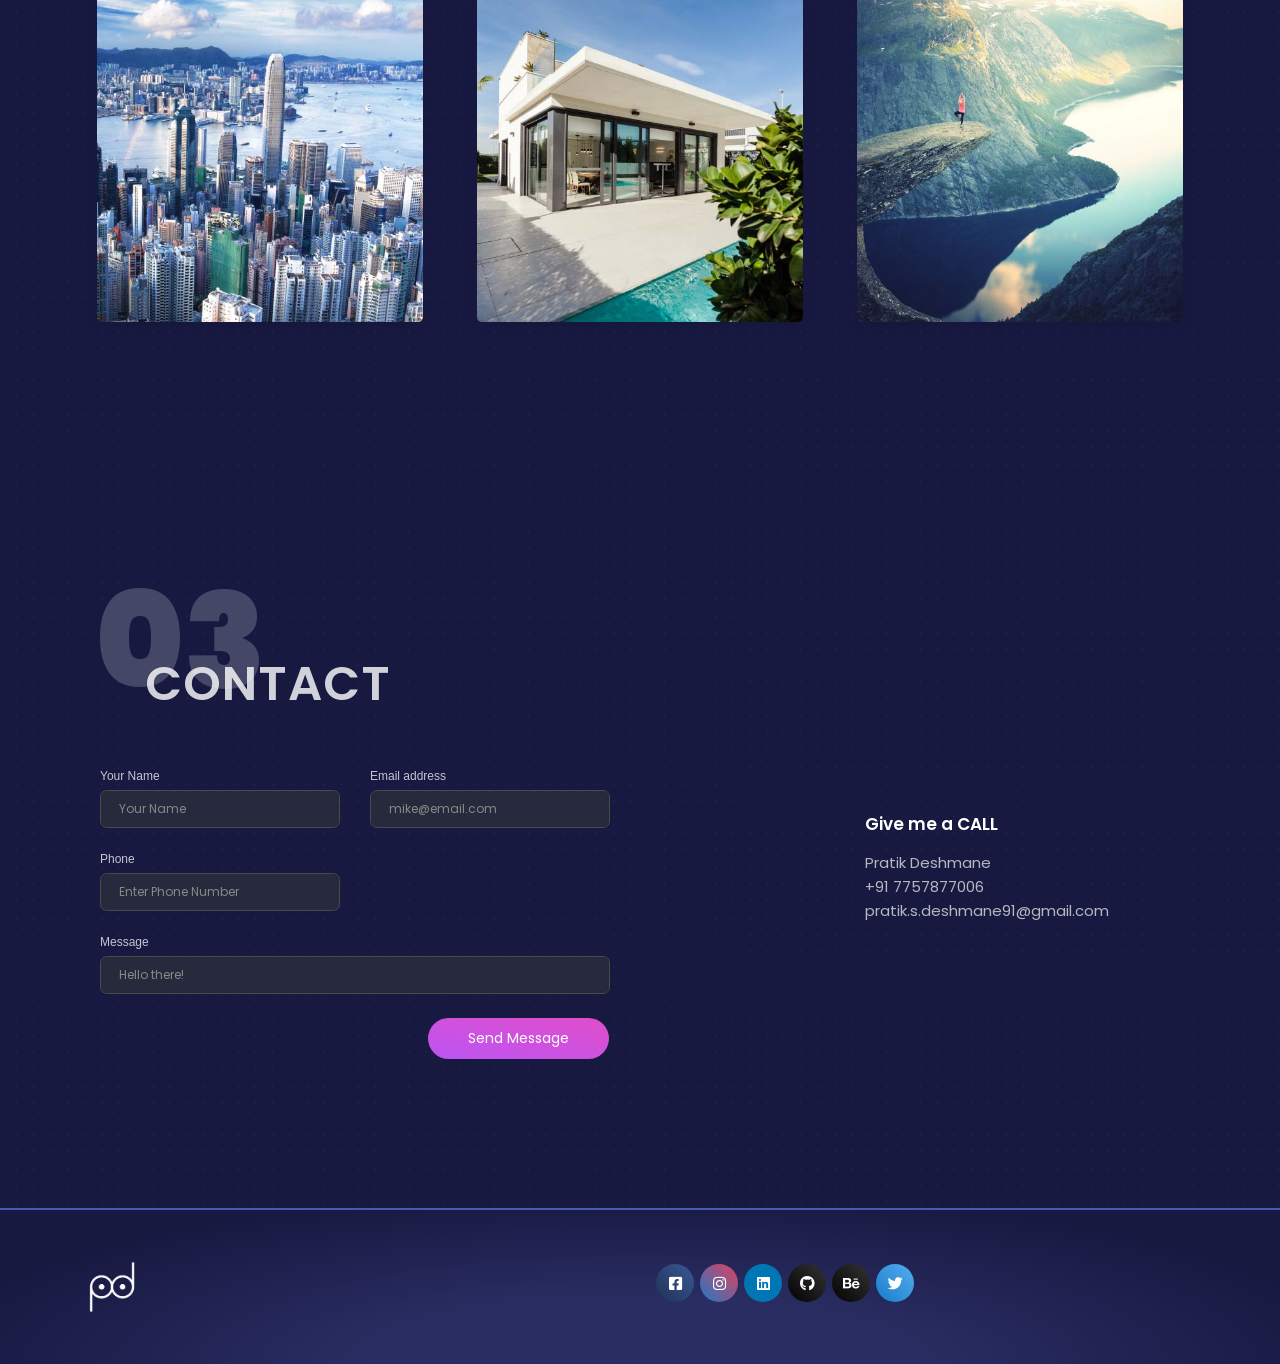
==== commit cf99d0f5: "Refactor: Enhance Portfolio UI, Look, and Feel This commit introduces a comprehensive set of changes" ====
--- a/index.html
+++ b/index.html
@@ -39,7 +39,7 @@
     "https://www.youtube.com/channel/UCKSaglBU7NVOfgul39siNog",
     "https://www.twitter.com/pratik7006",
     "https://github.com/Pratik7006",
-    "https://pratikdeshmane7006.blogspot.com"
+    "https://pratikdeshmane7006.blogspot.com",
     "https://www.behance.net/pratik7006"
   ]
 }
@@ -172,24 +172,72 @@
         </div>
         <div class="row justify-content-between mt-5 ">
          <div class="col-md-4">
-           <a href="kumar_properties/index.html"><img src="./assets/img/kumar_properties.jpg" class="project-image m-2"></a>
-         </div>
-         <div class="col-md-4">
-           <a href="background_generator/index.html"><img src="./assets/img/square-purple-1.png" class="project-image m-2"></a>
-         </div>
-         <div class="col-md-4">
-           <a href="hotel_downtown/index.html"><img src="./assets/img/downtown.jpg" class="project-image m-2"></a>
+           <div class="project-item">
+             <a href="kumar_properties/index.html">
+               <img src="./assets/img/kumar_properties.jpg" class="project-image">
+               <div class="project-overlay">
+                 <h4>Kumar Properties</h4>
+                 <p>Real Estate Website</p>
+               </div>
+             </a>
+           </div>
+         </div>
+         <div class="col-md-4">
+           <div class="project-item">
+             <a href="background_generator/index.html">
+               <img src="./assets/img/square-purple-1.png" class="project-image">
+               <div class="project-overlay">
+                 <h4>Gradient Generator</h4>
+                 <p>Color Tool</p>
+               </div>
+             </a>
+           </div>
+         </div>
+         <div class="col-md-4">
+           <div class="project-item">
+             <a href="hotel_downtown/index.html">
+               <img src="./assets/img/downtown.jpg" class="project-image">
+               <div class="project-overlay">
+                 <h4>Hotel Downtown</h4>
+                 <p>Hospitality Website</p>
+               </div>
+             </a>
+           </div>
          </div>
         </div>
         <div class="row justify-content-between mt-5 ">
          <div class="col-md-4">
-           <a href="mystic/index.html"><img src="./assets/img/mega_mystic.jpg" class="project-image m-2"></a>
-         </div>
-         <div class="col-md-4">
-           <a href="Premium_homes/index.html"><img src="./assets/img/premium.jpg" class="project-image m-2"></a>
-         </div>
-         <div class="col-md-4">
-           <a href="NATOURS/index.html"><img src="./assets/img/natours.jpg" class="project-image m-2"></a>
+           <div class="project-item">
+             <a href="mystic/index.html">
+               <img src="./assets/img/mega_mystic.jpg" class="project-image">
+               <div class="project-overlay">
+                 <h4>Mega Mystic</h4>
+                 <p>Gaming Concept</p>
+               </div>
+             </a>
+           </div>
+         </div>
+         <div class="col-md-4">
+           <div class="project-item">
+             <a href="Premium_homes/index.html">
+               <img src="./assets/img/premium.jpg" class="project-image">
+               <div class="project-overlay">
+                 <h4>Premium Homes</h4>
+                 <p>Luxury Real Estate</p>
+               </div>
+             </a>
+           </div>
+         </div>
+         <div class="col-md-4">
+           <div class="project-item">
+             <a href="NATOURS/index.html">
+               <img src="./assets/img/natours.jpg" class="project-image">
+               <div class="project-overlay">
+                 <h4>Natours</h4>
+                 <p>Tour Booking Site</p>
+               </div>
+             </a>
+           </div>
          </div>
         </div>
       </div>
@@ -322,4 +370,4 @@
   <script src="./assets/js/blk-design-system.min.js?v=1.0.0" type="text/javascript"></script>
 </body>
 
-</html>+</html>
--- a/assets/css/style.css
+++ b/assets/css/style.css
@@ -4,44 +4,368 @@
 .social{
 	transition: 0.3s;
 }
+
+/* Navbar Enhancements - Social Icon Hover */
 .social:hover{
-	transform: scale(2.5);
+	transform: scale(1.3); /* More subtle scaling */
 	cursor: pointer;
-	
-}
-
+	/* opacity: 1; /* Ensuring hovered icon is fully opaque if base opacity is changed */
+}
+/* End Navbar Enhancements - Social Icon Hover */
+
+/* Interactive Elements Enhancements - Profile Image */
 .profile-image{
-	border-top: 2px solid #fff;
-	border-right: 2px solid #fff;
-	transition: 0.3s;
-	transition-property: border;
-	transition-duration: 0.4s;
-	width: 80%;
-}
+	border-top: 2px solid #fff; /* Retained original border for consistency */
+	border-right: 2px solid #fff; /* Retained original border for consistency */
+    /* Combined and updated transition properties */
+	transition: transform 0.3s ease, box-shadow 0.3s ease, border-color 0.3s ease, border-top-color 0.3s ease, border-right-color 0.3s ease;
+	width: 80%; /* Retained original width */
+    border-left: 2px solid transparent; /* Adding transparent borders to prevent layout shift on hover */
+    border-bottom: 2px solid transparent; /* Adding transparent borders to prevent layout shift on hover */
+    box-sizing: border-box; /* Ensure padding and border are included in the element's total width and height */
+}
+
 .profile-image:hover{
- transform: scale(1.1);
- border-top:none; 
- border-right: none;
- border-bottom: 5px solid #fff;
- border-left: 5px solid #fff;
- border-radius: 50%;
-}
+    transform: scale(1.05); /* Subtle scaling */
+    /* box-shadow: 0 12px 25px rgba(0,0,0,0.18); /* Optional: Enhanced shadow */
+    /* The border-color will affect all sides. To maintain the top/right white and change others to primary: */
+    border-top-color: var(--primary); /* Change border color to primary accent on hover */
+    border-right-color: var(--primary); /* Change border color to primary accent on hover */
+    border-left-color: var(--primary); /* Ensure these also change if they were originally transparent or different */
+    border-bottom-color: var(--primary); /* Ensure these also change if they were originally transparent or different */
+    /* Removed old border & border-radius changes */
+}
+/* End Interactive Elements Enhancements - Profile Image */
 
 .project-image{
 	transition: 0.3s;
 	width: 80%;
 }
+/* --- Removed old .project-image:hover style as per new design ---
 .project-image:hover{
 	transform: translate(-7px, -7px);
 	box-shadow: 10px 10px 20px #020530;
 }
-
+*/
+
+/* --- Project Showcase Enhancements --- */
+.project-item {
+    position: relative; 
+    overflow: hidden;   
+    border-radius: 0.2857rem; /* Consistent with Bootstrap's default card radius */
+    margin: 0.75rem; /* Spacing around each item */
+    box-shadow: 0 5px 15px rgba(0,0,0,0.08); /* Softer base shadow */
+    transition: transform 0.3s ease-out, box-shadow 0.3s ease-out;
+    background-color: #27293d; /* Add a subtle background in case images don't load or have transparency */
+}
+
+.project-item:hover {
+    transform: translateY(-8px); 
+    box-shadow: 0 15px 25px rgba(0,0,0,0.12); 
+}
+
+.project-item img.project-image {
+    display: block; /* Remove extra space below image */
+    width: 100%;
+    height: auto;   /* Maintain aspect ratio */
+    transition: transform 0.4s cubic-bezier(0.25, 0.46, 0.45, 0.94); /* Smoother, slightly slower scale */
+}
+
+.project-item:hover img.project-image {
+    transform: scale(1.12); /* Slightly more pronounced scale */
+}
+
+.project-overlay {
+    position: absolute;
+    top: 0;
+    left: 0;
+    width: 100%;
+    height: 100%;
+    background: linear-gradient(to top, rgba(0,0,0,0.9) 0%, rgba(0,0,0,0.2) 50%, rgba(0,0,0,0) 100%);
+    color: #fff;
+    display: flex;
+    flex-direction: column;
+    justify-content: flex-end; 
+    align-items: center; 
+    opacity: 0;
+    transition: opacity 0.4s ease-out; /* Smoother opacity transition */
+    padding: 25px 20px; /* More padding */
+    text-align: center;
+}
+
+.project-item:hover .project-overlay {
+    opacity: 1;
+}
+
+.project-overlay h4 {
+    font-size: 1.35rem; /* Slightly larger title */
+    font-weight: 600;
+    margin-bottom: 0.6rem;
+    color: #fff; 
+    transform: translateY(15px);
+    transition: transform 0.35s ease-out 0.1s; /* Staggered animation */
+}
+
+.project-overlay p {
+    font-size: 0.9rem; /* Slightly larger description */
+    color: #e0e0e0; 
+    margin-bottom: 0;
+    transform: translateY(15px);
+    transition: transform 0.35s ease-out 0.15s; /* Staggered animation */
+}
+
+.project-item:hover .project-overlay h4,
+.project-item:hover .project-overlay p {
+    transform: translateY(0);
+}
+/* --- End Project Showcase Enhancements --- */
+
+/* --- Hero Section Enhancements --- */
 .page-header {
-    min-height: 600px !important;
-}
+    min-height: 100vh !important; /* Make hero section full viewport height. Added !important to ensure override. */
+    display: flex; /* Add flex to help with vertical centering of the container */
+    align-items: center; /* Vertically center the inner container */
+}
+
+.page-header .dots,
+.page-header .path {
+    display: none !important; /* Hiding default decorative elements */
+}
+
+.page-header .text-on-back {
+    display: none !important; /* Hiding theme's background text like '01' */
+}
+/* --- End Hero Section Enhancements --- */
+
 .work{
 	margin: 0 auto;
 }
 .logo{
 	width: 10%;
-}+}
+
+/* --- Color Palette Update --- */
+:root {
+  --primary: #E91E63; /* New Primary Accent: Vibrant Pink/Magenta */
+  --primary-rgb: 233, 30, 99; /* RGB components of primary color for box-shadow */
+  /* Secondary Accent will be --success: #00f2c3 (Vibrant Teal/Cyan) from blk-design-system.css */
+}
+
+body {
+  color: #E0E0E0; /* Lighter body text for dark theme */
+}
+
+/* Typography Enhancements - General Heading Weights (if not overridden) */
+h1, .h1, h2, .h2, h3, .h3, h4, .h4, h5, .h5, h6, .h6 {
+  color: #f5f5f5; /* Light grey/off-white for headings */
+  font-weight: 600; /* Default to a bolder weight */
+}
+
+/* Navbar Enhancements - Background Color and Border */
+.navbar {
+	background-color: var(--primary) !important; /* Updated Navbar to new primary color (Verified) */
+}
+
+.navbar:not(.navbar-transparent) {
+    border-bottom: 1px solid rgba(255, 255, 255, 0.15); /* Subtle light border for dark navbar */
+}
+/* End Navbar Enhancements - Background Color and Border */
+
+/* --- End Color Palette Update --- */
+
+/* --- Layout and Spacing Adjustments --- */
+
+/* Body Reset */
+/* body reset for margin and padding is here, but font-weight and size for p is below */
+body {
+	margin: 0;
+	padding: 0;
+}
+
+/* Section Padding */
+.section {
+	padding: 100px 0;
+}
+
+.page-header .container.align-items-center {
+	padding-top: 5vh;
+}
+
+/* --- End Layout and Spacing Adjustments --- */
+
+/* --- Typography Enhancements --- */
+
+/* Typography Enhancements - Body Text */
+p {
+    font-weight: 400; /* Default from blk-design-system might be 300 */
+    font-size: 0.9375rem; /* Slightly increase from default 0.875rem */
+    line-height: 1.65;   /* Adjust for better readability */
+}
+
+/* Typography Enhancements - Hero Section Title */
+.page-header .profile-title { /* This rule is specific to the .profile-title in .page-header */
+    font-size: 3.8rem;  /* Increase for impact */
+    font-weight: 700;   /* Make it bolder */
+    letter-spacing: -1px; /* Optional: Tighten spacing for large display text */
+}
+
+/* Typography Enhancements - Profile Description */
+.profile-description {
+    font-size: 1rem;     /* Ensure it's distinct and readable */
+    line-height: 1.75;   /* More line height for this paragraph */
+    /* font-weight: 400; -- Will inherit from general 'p' style */
+}
+
+/* Typography Enhancements - Work Section Title & Spacing */
+h1.work { /* This combines previous spacing with new typography */
+	margin-top: 30px;
+	margin-bottom: 50px;
+    font-size: 3rem;  /* Prominent section title */
+    font-weight: 600;
+    text-transform: uppercase; /* Optional: for a more stylized look */
+    letter-spacing: 1px;     /* Optional: for uppercase */
+}
+
+/* Typography Enhancements - Contact Section Title & Spacing */
+/* Adjusted selector to be more specific to contact section if needed, this was .card-header h1.profile-title */
+.section .card-plain .card-header .profile-title {
+	margin-bottom: 30px; /* Retaining spacing rule */
+    font-size: 3rem;  /* Consistent with Work section title */
+    font-weight: 600;
+    text-transform: uppercase; /* Optional: for a more stylized look */
+    letter-spacing: 1px;     /* Optional: for uppercase */
+}
+/* --- End Typography Enhancements --- */
+
+/* --- Contact Form Enhancements --- */
+.section .card-plain .form-control {
+    border-color: #4A4A4A; /* A slightly more visible border */
+    background-color: #27293d; /* Dark grey background for inputs */
+    color: #E0E0E0; /* Light text color for input */
+}
+
+.section .card-plain .form-control::placeholder {
+    color: #888; /* Visible but distinct placeholder text */
+}
+
+.section .card-plain .form-control:focus {
+    border-color: var(--primary);       /* Use primary accent for focus border */
+    background-color: #1e1e2f; /* Slightly different dark shade on focus */
+    color: #E0E0E0;                   /* Ensure text color remains light */
+    box-shadow: 0 0 0 0.2rem rgba(var(--primary-rgb), 0.25); /* Subtle glow effect with primary color */
+}
+
+.section .card-plain .form-group label {
+    color: rgba(255, 255, 255, 0.75); /* Slightly brighter labels */
+    font-weight: 500; /* Optional: slightly bolder labels */
+}
+/* --- End Contact Form Enhancements --- */
+
+/* --- Responsive Adjustments --- */
+@media (max-width: 767.98px) { /* Target small screens (tablets and mobiles) */
+    /* Hero Section Adjustments */
+    .page-header {
+        min-height: auto; /* Relax the 100vh requirement */
+        padding-top: 15vh;    /* Adjust top padding for content (was 20vh, reduced for balance) */
+        padding-bottom: 10vh; /* Add some bottom padding */
+        text-align: center; /* Center align hero content */
+    }
+
+    .page-header .profile-title {
+        font-size: 2.5rem; /* Reduce hero title size (was 2.8rem, adjusted) */
+        text-align: center; /* Ensure title is centered */
+    }
+
+    .page-header .profile-description {
+        font-size: 0.9rem; /* (was 0.95rem, adjusted) */
+        text-align: center; /* Center description text */
+        margin-left: auto; /* Center block if it has a max-width */
+        margin-right: auto;
+    }
+
+    .page-header .profile-image {
+         width: 50%; /* Example: reduce size if it's too large when stacked (was 60%) */
+         margin-top: 3rem; /* Add space above stacked image (was 2rem) */
+         margin-left: auto; /* Center the image */
+         margin-right: auto;
+    }
+
+    .page-header .btn-wrapper.profile {
+        justify-content: center; /* Center align buttons if they are in a flex container */
+    }
+
+    /* Typography Adjustments for Section Titles */
+    h1.work,
+    .section .card-plain .card-header .profile-title { /* Section Titles */
+        font-size: 2rem; /* (was 2.2rem, adjusted) */
+        letter-spacing: 0.25px; /* (was 0.5px) */
+    }
+
+    /* Project Showcase Adjustments */
+    .project-item {
+        margin-left: 0.5rem; 
+        margin-right: 0.5rem;
+        margin-bottom: 2rem; /* Ensure adequate vertical spacing (was 1.5rem) */
+    }
+
+    .project-overlay h4 {
+        font-size: 1.1rem; /* (was 1.15rem, adjusted) */
+    }
+
+    .project-overlay p {
+        font-size: 0.85rem; /* (was 0.8rem, adjusted) */
+    }
+
+    /* Contact Form Layout */
+    .section .card-plain .card-body {
+        padding-left: 10px; /* Reduce padding on smaller screens */
+        padding-right: 10px;
+    }
+    .section .card-plain .form-group {
+        padding-left: 0; /* Remove specific padding if it causes issues */
+        padding-right: 0;
+    }
+     .section .card-plain .col-md-6 { /* Ensure columns stack properly */
+        flex: 0 0 100%;
+        max-width: 100%;
+    }
+    .section .card-plain .float-right { /* Center the button */
+        float: none !important;
+        display: block;
+        margin-left: auto;
+        margin-right: auto;
+        width: fit-content;
+    }
+}
+
+@media (max-width: 575.98px) { /* Extra small screens (mobiles) */
+    .page-header {
+        padding-top: 12vh; /* Further adjust padding */
+    }
+
+    .page-header .profile-title {
+        font-size: 2rem; /* (was 2.2rem, adjusted) */
+    }
+
+    .page-header .profile-description {
+        font-size: 0.85rem; /* (was 0.9rem, adjusted) */
+    }
+
+    .page-header .profile-image {
+         width: 55%; /* (was 50% to make it a bit smaller if needed) */
+    }
+    
+    h1.work,
+    .section .card-plain .card-header .profile-title {
+        font-size: 1.7rem; /* (was 1.8rem, adjusted) */
+    }
+
+    .project-overlay h4 {
+        font-size: 1rem; /* (was 1.1rem, adjusted) */
+    }
+
+    .project-overlay p {
+        font-size: 0.8rem; /* (was 0.85rem, adjusted) */
+    }
+}
+/* --- End Responsive Adjustments --- */
